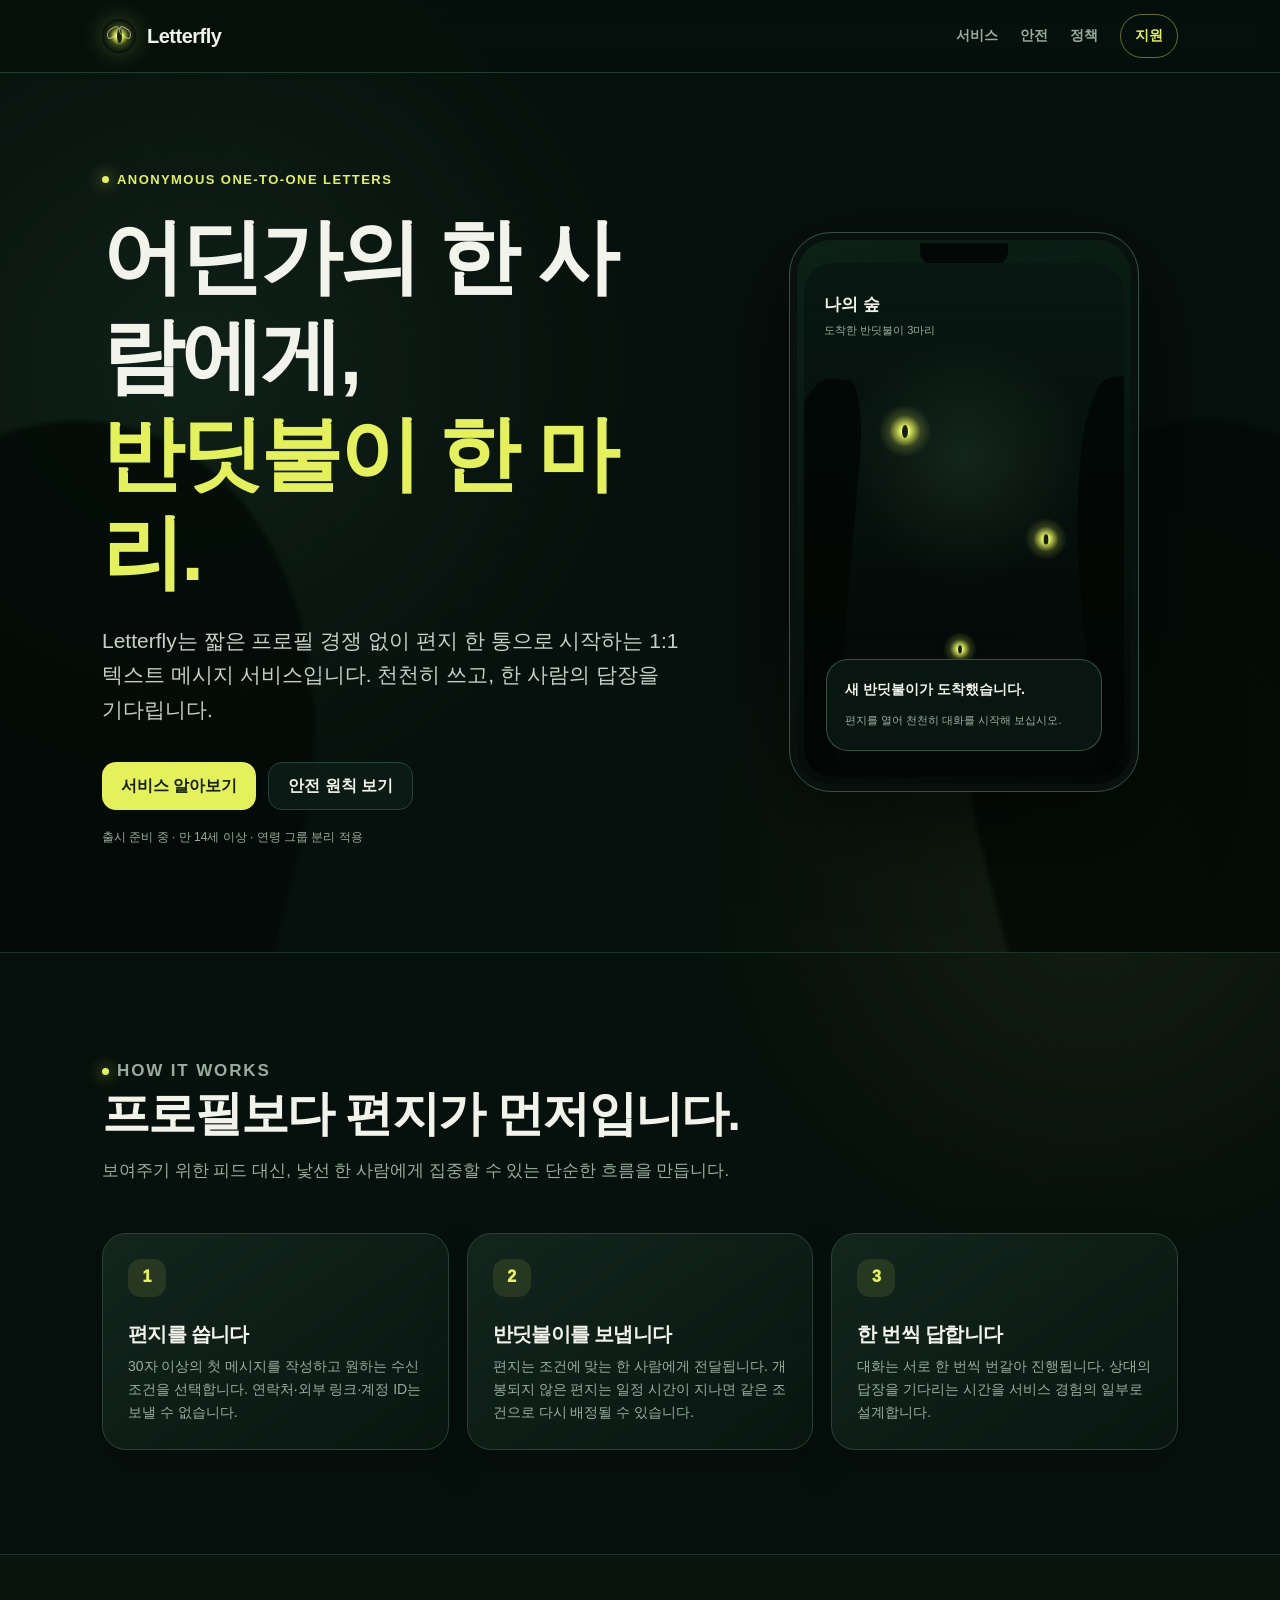
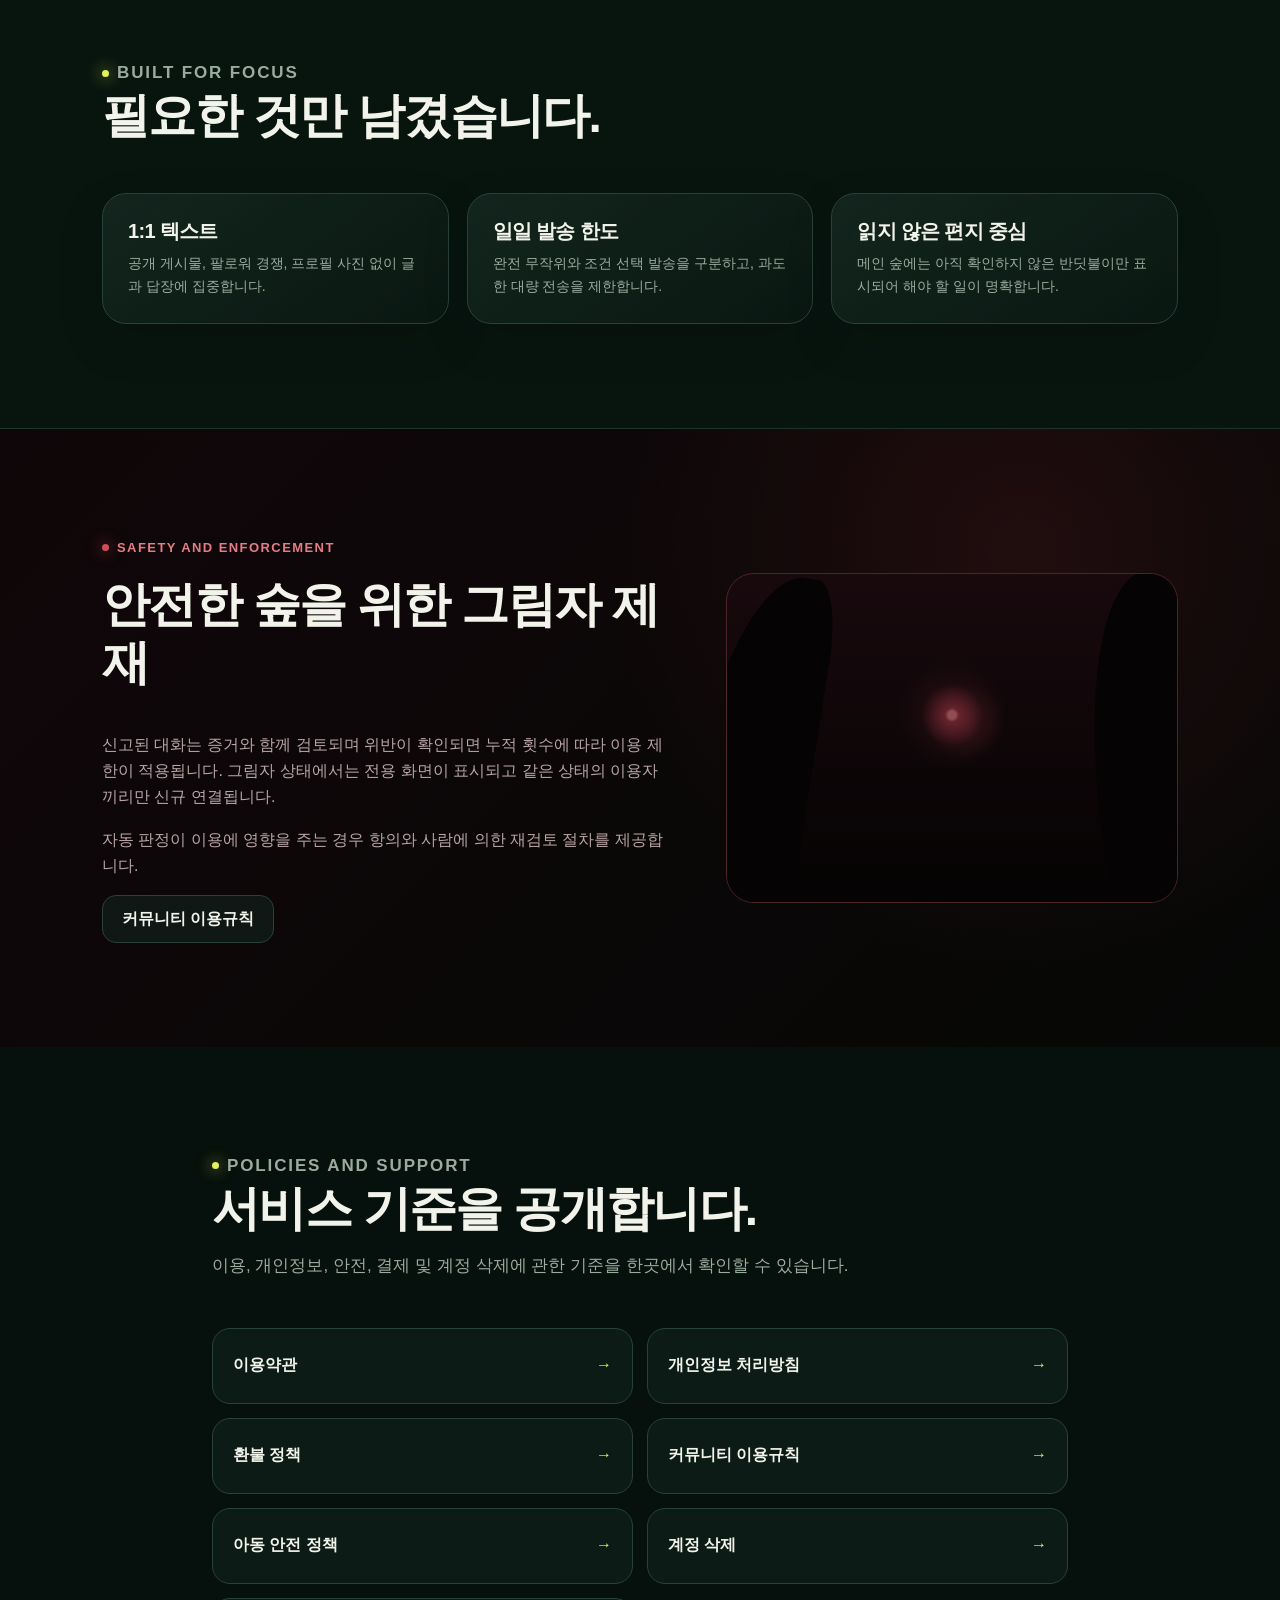
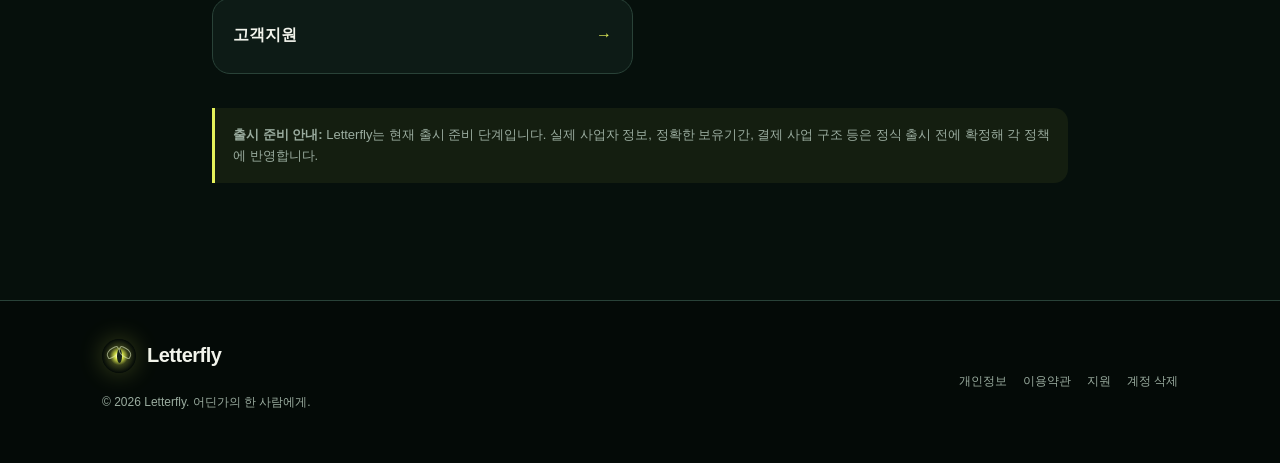
==== index.html @ 582e2a7d "Add files via upload" ====
<!doctype html>
<html lang="ko">
<head>
  <meta charset="utf-8">
  <meta name="viewport" content="width=device-width, initial-scale=1">
  <meta name="description" content="반딧불이에 편지를 맡겨 낯선 한 사람과 연결되는 1:1 텍스트 메시지 서비스 Letterfly.">
  <meta name="theme-color" content="#06100c">
  <title>Letterfly — 어딘가의 한 사람에게</title>
  <link rel="stylesheet" href="style.css">
</head>
<body>
  <a class="skip-link" href="#main">본문으로 이동</a>
  <header class="site-header">
    <div class="nav-wrap">
      <a class="brand" href="index.html" aria-label="Letterfly 홈">
        <span class="brand-mark" aria-hidden="true"><span class="brand-core"></span></span>
        Letterfly
      </a>
      <nav class="desktop-nav" aria-label="주요 메뉴">
        <a href="#service">서비스</a>
        <a href="#safety">안전</a>
        <a href="#policies">정책</a>
        <a class="nav-cta" href="support.html">지원</a>
      </nav>
      <details class="mobile-nav">
        <summary>메뉴</summary>
        <nav class="mobile-panel" aria-label="모바일 메뉴">
          <a href="#service">서비스</a><a href="#safety">안전</a><a href="#policies">정책</a><a href="support.html">지원</a>
        </nav>
      </details>
    </div>
  </header>

  <main id="main">
    <section class="hero">
      <div class="hero-inner">
        <div class="hero-copy">
          <p class="eyebrow">Anonymous one-to-one letters</p>
          <h1>어딘가의 한 사람에게,<br><span>반딧불이 한 마리.</span></h1>
          <p class="lead">Letterfly는 짧은 프로필 경쟁 없이 편지 한 통으로 시작하는 1:1 텍스트 메시지 서비스입니다. 천천히 쓰고, 한 사람의 답장을 기다립니다.</p>
          <div class="hero-actions">
            <a class="button" href="#service">서비스 알아보기</a>
            <a class="button secondary" href="community.html">안전 원칙 보기</a>
          </div>
          <p class="mini-note">출시 준비 중 · 만 14세 이상 · 연령 그룹 분리 적용</p>
        </div>
        <div class="phone" aria-label="Letterfly 앱 화면 미리보기">
          <div class="phone-screen">
            <div class="phone-title">나의 숲</div>
            <div class="phone-sub">도착한 반딧불이 3마리</div>
            <span class="tree left"></span><span class="tree right"></span>
            <span class="glow g1"></span><span class="glow g2"></span><span class="glow g3"></span>
            <div class="phone-card"><strong>새 반딧불이가 도착했습니다.</strong><span>편지를 열어 천천히 대화를 시작해 보십시오.</span></div>
          </div>
        </div>
      </div>
    </section>

    <section id="service" class="section">
      <div class="section-heading">
        <p class="eyebrow">How it works</p>
        <h2>프로필보다 편지가 먼저입니다.</h2>
        <p>보여주기 위한 피드 대신, 낯선 한 사람에게 집중할 수 있는 단순한 흐름을 만듭니다.</p>
      </div>
      <div class="grid-3">
        <article class="card"><div class="card-number">1</div><h3>편지를 씁니다</h3><p>30자 이상의 첫 메시지를 작성하고 원하는 수신 조건을 선택합니다. 연락처·외부 링크·계정 ID는 보낼 수 없습니다.</p></article>
        <article class="card"><div class="card-number">2</div><h3>반딧불이를 보냅니다</h3><p>편지는 조건에 맞는 한 사람에게 전달됩니다. 개봉되지 않은 편지는 일정 시간이 지나면 같은 조건으로 다시 배정될 수 있습니다.</p></article>
        <article class="card"><div class="card-number">3</div><h3>한 번씩 답합니다</h3><p>대화는 서로 한 번씩 번갈아 진행됩니다. 상대의 답장을 기다리는 시간을 서비스 경험의 일부로 설계합니다.</p></article>
      </div>
    </section>

    <div class="band">
      <section class="section">
        <div class="section-heading"><p class="eyebrow">Built for focus</p><h2>필요한 것만 남겼습니다.</h2></div>
        <div class="grid-3">
          <article class="card"><h3>1:1 텍스트</h3><p>공개 게시물, 팔로워 경쟁, 프로필 사진 없이 글과 답장에 집중합니다.</p></article>
          <article class="card"><h3>일일 발송 한도</h3><p>완전 무작위와 조건 선택 발송을 구분하고, 과도한 대량 전송을 제한합니다.</p></article>
          <article class="card"><h3>읽지 않은 편지 중심</h3><p>메인 숲에는 아직 확인하지 않은 반딧불이만 표시되어 해야 할 일이 명확합니다.</p></article>
        </div>
      </section>
    </div>

    <div id="safety" class="shadow-band">
      <section class="section shadow-layout">
        <div class="shadow-copy">
          <p class="eyebrow">Safety and enforcement</p>
          <h2>안전한 숲을 위한 그림자 제재</h2>
          <p>신고된 대화는 증거와 함께 검토되며 위반이 확인되면 누적 횟수에 따라 이용 제한이 적용됩니다. 그림자 상태에서는 전용 화면이 표시되고 같은 상태의 이용자끼리만 신규 연결됩니다.</p>
          <p>자동 판정이 이용에 영향을 주는 경우 항의와 사람에 의한 재검토 절차를 제공합니다.</p>
          <a class="button secondary" href="community.html">커뮤니티 이용규칙</a>
        </div>
        <div class="shadow-art" role="img" aria-label="빛이 약해진 그림자 반딧불이가 있는 어두운 숲"><span class="shadow-firefly"></span></div>
      </section>
    </div>

    <section id="policies" class="section narrow">
      <div class="section-heading">
        <p class="eyebrow">Policies and support</p>
        <h2>서비스 기준을 공개합니다.</h2>
        <p>이용, 개인정보, 안전, 결제 및 계정 삭제에 관한 기준을 한곳에서 확인할 수 있습니다.</p>
      </div>
      <div class="policy-grid">
        <a class="policy-link" href="terms.html">이용약관 <span>→</span></a>
        <a class="policy-link" href="privacy.html">개인정보 처리방침 <span>→</span></a>
        <a class="policy-link" href="refund.html">환불 정책 <span>→</span></a>
        <a class="policy-link" href="community.html">커뮤니티 이용규칙 <span>→</span></a>
        <a class="policy-link" href="child-safety.html">아동 안전 정책 <span>→</span></a>
        <a class="policy-link" href="delete-account.html">계정 삭제 <span>→</span></a>
        <a class="policy-link" href="support.html">고객지원 <span>→</span></a>
      </div>
      <p class="launch-note"><strong>출시 준비 안내:</strong> Letterfly는 현재 출시 준비 단계입니다. 실제 사업자 정보, 정확한 보유기간, 결제 사업 구조 등은 정식 출시 전에 확정해 각 정책에 반영합니다.</p>
    </section>
  </main>

  <footer class="site-footer">
    <div class="footer-wrap">
      <div><a class="brand" href="index.html"><span class="brand-mark" aria-hidden="true"><span class="brand-core"></span></span>Letterfly</a><p class="footer-copy">© 2026 Letterfly. 어딘가의 한 사람에게.</p></div>
      <nav class="footer-links" aria-label="하단 메뉴"><a href="privacy.html">개인정보</a><a href="terms.html">이용약관</a><a href="support.html">지원</a><a href="delete-account.html">계정 삭제</a></nav>
    </div>
  </footer>
</body>
</html>
---- style.css ----
:root {
  color-scheme: dark;
  --bg: #06100c;
  --surface: rgba(15, 30, 24, .86);
  --surface-raised: #14271f;
  --ink: #f2f4ec;
  --muted: #9aac9f;
  --line: #294238;
  --accent: #e4f15a;
  --accent-ink: #17200f;
  --danger: #f17a78;
  --max: 1120px;
}
* { box-sizing: border-box; }
html { scroll-behavior: smooth; }
body { margin: 0; min-width: 320px; background: radial-gradient(circle at 15% 10%, rgba(45,86,61,.24), transparent 28rem), radial-gradient(circle at 85% 24%, rgba(131,146,43,.1), transparent 25rem), var(--bg); color: var(--ink); font-family: -apple-system, BlinkMacSystemFont, "Segoe UI", "Noto Sans KR", sans-serif; line-height: 1.65; }
a { color: inherit; }
.skip-link { position: fixed; top: -60px; left: 16px; z-index: 100; padding: 10px 14px; border-radius: 10px; background: var(--accent); color: var(--accent-ink); font-weight: 800; }
.skip-link:focus { top: 16px; }
.site-header { position: sticky; top: 0; z-index: 30; border-bottom: 1px solid rgba(69,100,84,.52); background: rgba(6,16,12,.82); backdrop-filter: blur(18px); }
.nav-wrap { max-width: var(--max); margin: 0 auto; min-height: 72px; padding: 0 22px; display: flex; align-items: center; justify-content: space-between; gap: 24px; }
.brand { display: inline-flex; align-items: center; gap: 11px; color: var(--ink); text-decoration: none; font-size: 20px; font-weight: 900; letter-spacing: -.5px; }
.brand-mark { position: relative; width: 34px; height: 34px; border-radius: 50%; background: radial-gradient(circle, #fff9b0 0 10%, #dbe84b 16%, rgba(228,241,90,.22) 38%, transparent 70%); box-shadow: 0 0 25px rgba(228,241,90,.24); }
.brand-mark::before, .brand-mark::after { content: ""; position: absolute; top: 9px; width: 12px; height: 7px; border: 1px solid rgba(224,236,194,.6); border-radius: 60% 20% 60% 20%; }
.brand-mark::before { left: 4px; transform: rotate(-28deg); }
.brand-mark::after { right: 4px; transform: rotate(28deg) scaleX(-1); }
.brand-core { position: absolute; left: 15px; top: 10px; width: 5px; height: 14px; border-radius: 50%; background: #152018; }
.desktop-nav { display: flex; align-items: center; gap: 22px; }
.desktop-nav a { color: var(--muted); text-decoration: none; font-size: 14px; font-weight: 750; }
.desktop-nav a:hover, .desktop-nav a:focus-visible { color: var(--accent); }
.nav-cta { padding: 9px 14px; border: 1px solid rgba(228,241,90,.42); border-radius: 999px; color: var(--accent) !important; }
.mobile-nav { display: none; position: relative; }
.mobile-nav summary { cursor: pointer; list-style: none; font-weight: 850; color: var(--accent); }
.mobile-nav summary::-webkit-details-marker { display: none; }
.mobile-panel { position: absolute; right: 0; top: 36px; width: 220px; padding: 10px; border: 1px solid var(--line); border-radius: 16px; background: #0b1813; box-shadow: 0 20px 50px rgba(0,0,0,.38); }
.mobile-panel a { display: block; padding: 10px 12px; color: var(--ink); text-decoration: none; border-radius: 10px; }
.mobile-panel a:hover { background: var(--surface-raised); }
.hero { position: relative; overflow: hidden; min-height: 720px; display: grid; align-items: center; border-bottom: 1px solid rgba(41,66,56,.65); }
.hero::before, .hero::after { content: ""; position: absolute; bottom: -22%; width: 42%; height: 83%; border-radius: 50% 50% 0 0; background: rgba(2,9,6,.78); filter: blur(2px); }
.hero::before { left: -18%; transform: rotate(14deg); }
.hero::after { right: -18%; transform: rotate(-14deg); }
.hero-inner { position: relative; z-index: 2; max-width: var(--max); margin: 0 auto; padding: 92px 22px; display: grid; grid-template-columns: minmax(0,1.15fr) minmax(300px,.85fr); gap: 70px; align-items: center; }
.eyebrow { display: inline-flex; align-items: center; gap: 8px; margin: 0 0 18px; color: var(--accent); font-size: 13px; font-weight: 900; letter-spacing: .11em; text-transform: uppercase; }
.eyebrow::before { content: ""; width: 7px; height: 7px; border-radius: 50%; background: var(--accent); box-shadow: 0 0 15px var(--accent); }
h1, h2, h3 { margin-top: 0; line-height: 1.2; letter-spacing: -.035em; }
.hero h1 { max-width: 720px; margin-bottom: 22px; font-size: clamp(46px,7vw,82px); }
.hero h1 span { color: var(--accent); }
.lead { max-width: 650px; margin: 0; color: #c6d0c8; font-size: clamp(17px,2.2vw,21px); }
.hero-actions { display: flex; flex-wrap: wrap; gap: 12px; margin-top: 34px; }
.button { display: inline-flex; align-items: center; justify-content: center; min-height: 48px; padding: 0 19px; border-radius: 14px; background: var(--accent); color: var(--accent-ink); text-decoration: none; font-weight: 900; }
.button.secondary { border: 1px solid var(--line); background: rgba(15,30,24,.76); color: var(--ink); }
.button:hover { transform: translateY(-1px); filter: brightness(1.04); }
.mini-note { margin-top: 18px; color: var(--muted); font-size: 12px; }
.phone { position: relative; width: min(100%,350px); min-height: 560px; margin: 0 auto; padding: 18px; border: 1px solid #365147; border-radius: 42px; background: linear-gradient(160deg,#0c2118,#030806); box-shadow: 0 30px 90px rgba(0,0,0,.5), inset 0 0 0 7px #08110d; }
.phone::before { content: ""; position: absolute; top: 10px; left: 50%; width: 88px; height: 22px; border-radius: 0 0 14px 14px; background: #030705; transform: translateX(-50%); }
.phone-screen { position: absolute; inset: 30px 14px 14px; overflow: hidden; border-radius: 30px; background: radial-gradient(circle at 50% 38%, rgba(83,128,89,.18), transparent 34%), linear-gradient(#081712,#020705); }
.phone-title { padding: 28px 20px 0; font-size: 17px; font-weight: 900; }
.phone-sub { padding: 2px 20px; color: var(--muted); font-size: 11px; }
.tree { position: absolute; bottom: -10px; width: 90px; height: 410px; border-radius: 60% 20% 0 0; background: #020604; opacity: .85; }
.tree.left { left: -45px; transform: rotate(5deg); }
.tree.right { right: -45px; transform: rotate(-6deg); }
.glow { position: absolute; width: 52px; height: 52px; border-radius: 50%; background: radial-gradient(circle,#fffcc5 0 7%,#e4f15a 12%,rgba(228,241,90,.18) 43%,transparent 72%); animation: drift 4.5s ease-in-out infinite; }
.glow::before { content: ""; position: absolute; left: 23px; top: 20px; width: 6px; height: 13px; border-radius: 50%; background: #152018; }
.g1 { top: 142px; left: 75px; }
.g2 { top: 250px; right: 52px; animation-delay: -1.7s; transform: scale(.8); }
.g3 { top: 360px; left: 130px; animation-delay: -3s; transform: scale(.64); }
@keyframes drift { 0%,100% { translate: -2px 5px; opacity: .72; } 50% { translate: 4px -9px; opacity: 1; } }
.phone-card { position: absolute; left: 22px; right: 22px; bottom: 26px; padding: 18px; border: 1px solid rgba(65,98,81,.8); border-radius: 22px; background: rgba(9,23,17,.94); }
.phone-card strong { display: block; margin-bottom: 5px; font-size: 14px; }
.phone-card span { color: var(--muted); font-size: 11px; }
.section { max-width: var(--max); margin: 0 auto; padding: 104px 22px; }
.section.narrow { max-width: 900px; }
.section-heading { max-width: 720px; margin-bottom: 48px; }
.section-heading h2 { margin-bottom: 14px; font-size: clamp(32px,5vw,48px); }
.section-heading p { margin: 0; color: var(--muted); font-size: 17px; }
.grid-3 { display: grid; grid-template-columns: repeat(3,minmax(0,1fr)); gap: 18px; }
.card { padding: 25px; border: 1px solid var(--line); border-radius: 24px; background: linear-gradient(145deg,rgba(20,39,31,.9),rgba(10,24,18,.74)); box-shadow: 0 18px 46px rgba(0,0,0,.16); }
.card-number { display: grid; place-items: center; width: 38px; height: 38px; margin-bottom: 25px; border-radius: 13px; background: rgba(228,241,90,.1); color: var(--accent); font-weight: 950; }
.card h3 { margin-bottom: 9px; font-size: 20px; }
.card p { margin: 0; color: var(--muted); font-size: 14px; }
.band { border-block: 1px solid rgba(41,66,56,.68); background: rgba(9,24,17,.68); }
.shadow-band { position: relative; overflow: hidden; background: radial-gradient(circle at 80% 20%,rgba(151,43,52,.16),transparent 26rem), linear-gradient(135deg,#100609,#060806); }
.shadow-band .eyebrow { color: #e47d84; }
.shadow-band .eyebrow::before { background: #d04d59; box-shadow: 0 0 15px #d04d59; }
.shadow-layout { display: grid; grid-template-columns: 1fr .8fr; gap: 58px; align-items: center; }
.shadow-art { position: relative; min-height: 330px; border: 1px solid #4d242a; border-radius: 28px; background: radial-gradient(circle at 53% 45%,rgba(164,61,71,.2),transparent 13%), linear-gradient(#18090d,#050303); overflow: hidden; }
.shadow-art::before, .shadow-art::after { content: ""; position: absolute; bottom: -60px; width: 120px; height: 390px; background: #060304; border-radius: 70% 20% 0 0; }
.shadow-art::before { left: -35px; transform: rotate(9deg); }
.shadow-art::after { right: -35px; transform: rotate(-9deg); }
.shadow-firefly { position: absolute; left: 50%; top: 43%; width: 110px; height: 110px; border-radius: 50%; background: radial-gradient(circle,#bb666c 0 5%,#7f2b36 9%,rgba(127,43,54,.13) 40%,transparent 70%); transform: translate(-50%,-50%); opacity: .72; }
.shadow-copy h2 { font-size: clamp(32px,5vw,48px); }
.shadow-copy p { color: #b9a5a7; }
.policy-grid { display: grid; grid-template-columns: repeat(2,minmax(0,1fr)); gap: 14px; }
.policy-link { display: flex; align-items: center; justify-content: space-between; min-height: 76px; padding: 18px 20px; border: 1px solid var(--line); border-radius: 18px; background: var(--surface); color: var(--ink); text-decoration: none; font-weight: 850; }
.policy-link span { color: var(--accent); }
.policy-link:hover { border-color: #5a765f; background: var(--surface-raised); }
.launch-note { margin-top: 34px; padding: 16px 18px; border-left: 3px solid var(--accent); border-radius: 0 14px 14px 0; background: rgba(228,241,90,.06); color: var(--muted); font-size: 13px; }
.site-footer { border-top: 1px solid var(--line); background: #040a07; }
.footer-wrap { max-width: var(--max); margin: 0 auto; padding: 38px 22px; display: flex; justify-content: space-between; gap: 24px; align-items: center; }
.footer-copy { color: var(--muted); font-size: 12px; }
.footer-links { display: flex; flex-wrap: wrap; gap: 16px; }
.footer-links a { color: var(--muted); font-size: 12px; text-decoration: none; }
.footer-links a:hover { color: var(--accent); }
.legal-hero { padding: 80px 22px 48px; border-bottom: 1px solid var(--line); background: radial-gradient(circle at 20% 10%,rgba(56,97,72,.22),transparent 24rem); }
.legal-hero-inner { max-width: 860px; margin: 0 auto; }
.legal-hero h1 { margin-bottom: 14px; font-size: clamp(36px,6vw,60px); }
.legal-hero p { max-width: 700px; margin: 0; color: var(--muted); }
.legal-meta { display: inline-block; margin-top: 18px; padding: 7px 10px; border: 1px solid var(--line); border-radius: 999px; color: var(--muted); font-size: 12px; }
.legal { max-width: 860px; margin: 0 auto; padding: 54px 22px 100px; }
.legal section { padding: 30px 0; border-bottom: 1px solid rgba(41,66,56,.65); }
.legal section:first-child { padding-top: 0; }
.legal h2 { margin-bottom: 12px; font-size: 24px; }
.legal h3 { margin: 22px 0 8px; font-size: 17px; }
.legal p, .legal li { color: #bdc9c0; }
.legal ul, .legal ol { padding-left: 22px; }
.legal li + li { margin-top: 7px; }
.legal a { color: var(--accent); }
.notice { padding: 18px; border: 1px solid #4a5b2b; border-radius: 16px; background: rgba(228,241,90,.065); }
.danger-notice { border-color: #633039; background: rgba(151,43,52,.09); }
.contact-card { padding: 24px; border: 1px solid var(--line); border-radius: 20px; background: var(--surface); }
.contact-card strong { display: block; margin-bottom: 7px; }
.contact-card a { word-break: break-all; }
.steps { counter-reset: step; padding: 0 !important; list-style: none; }
.steps li { position: relative; min-height: 46px; padding-left: 54px; }
.steps li::before { counter-increment: step; content: counter(step); position: absolute; left: 0; top: -4px; display: grid; place-items: center; width: 36px; height: 36px; border-radius: 12px; background: var(--accent); color: var(--accent-ink); font-weight: 950; }
@media (max-width: 820px) {
  .desktop-nav { display: none; }
  .mobile-nav { display: block; }
  .hero { min-height: auto; }
  .hero-inner { grid-template-columns: 1fr; gap: 54px; padding-top: 72px; }
  .hero-copy { text-align: center; }
  .hero-copy .eyebrow, .hero-actions { justify-content: center; }
  .lead { margin-inline: auto; }
  .phone { min-height: 520px; }
  .grid-3, .shadow-layout, .policy-grid { grid-template-columns: 1fr; }
}
@media (max-width: 560px) {
  .nav-wrap { min-height: 64px; padding-inline: 16px; }
  .hero-inner, .section { padding-inline: 17px; }
  .hero h1 { font-size: 43px; }
  .section { padding-block: 76px; }
  .phone { width: 310px; min-height: 500px; }
  .footer-wrap { align-items: flex-start; flex-direction: column; }
  .legal-hero { padding-top: 58px; }
}
@media (prefers-reduced-motion: reduce) {
  html { scroll-behavior: auto; }
  .glow { animation: none; }
  *, *::before, *::after { transition: none !important; }
}
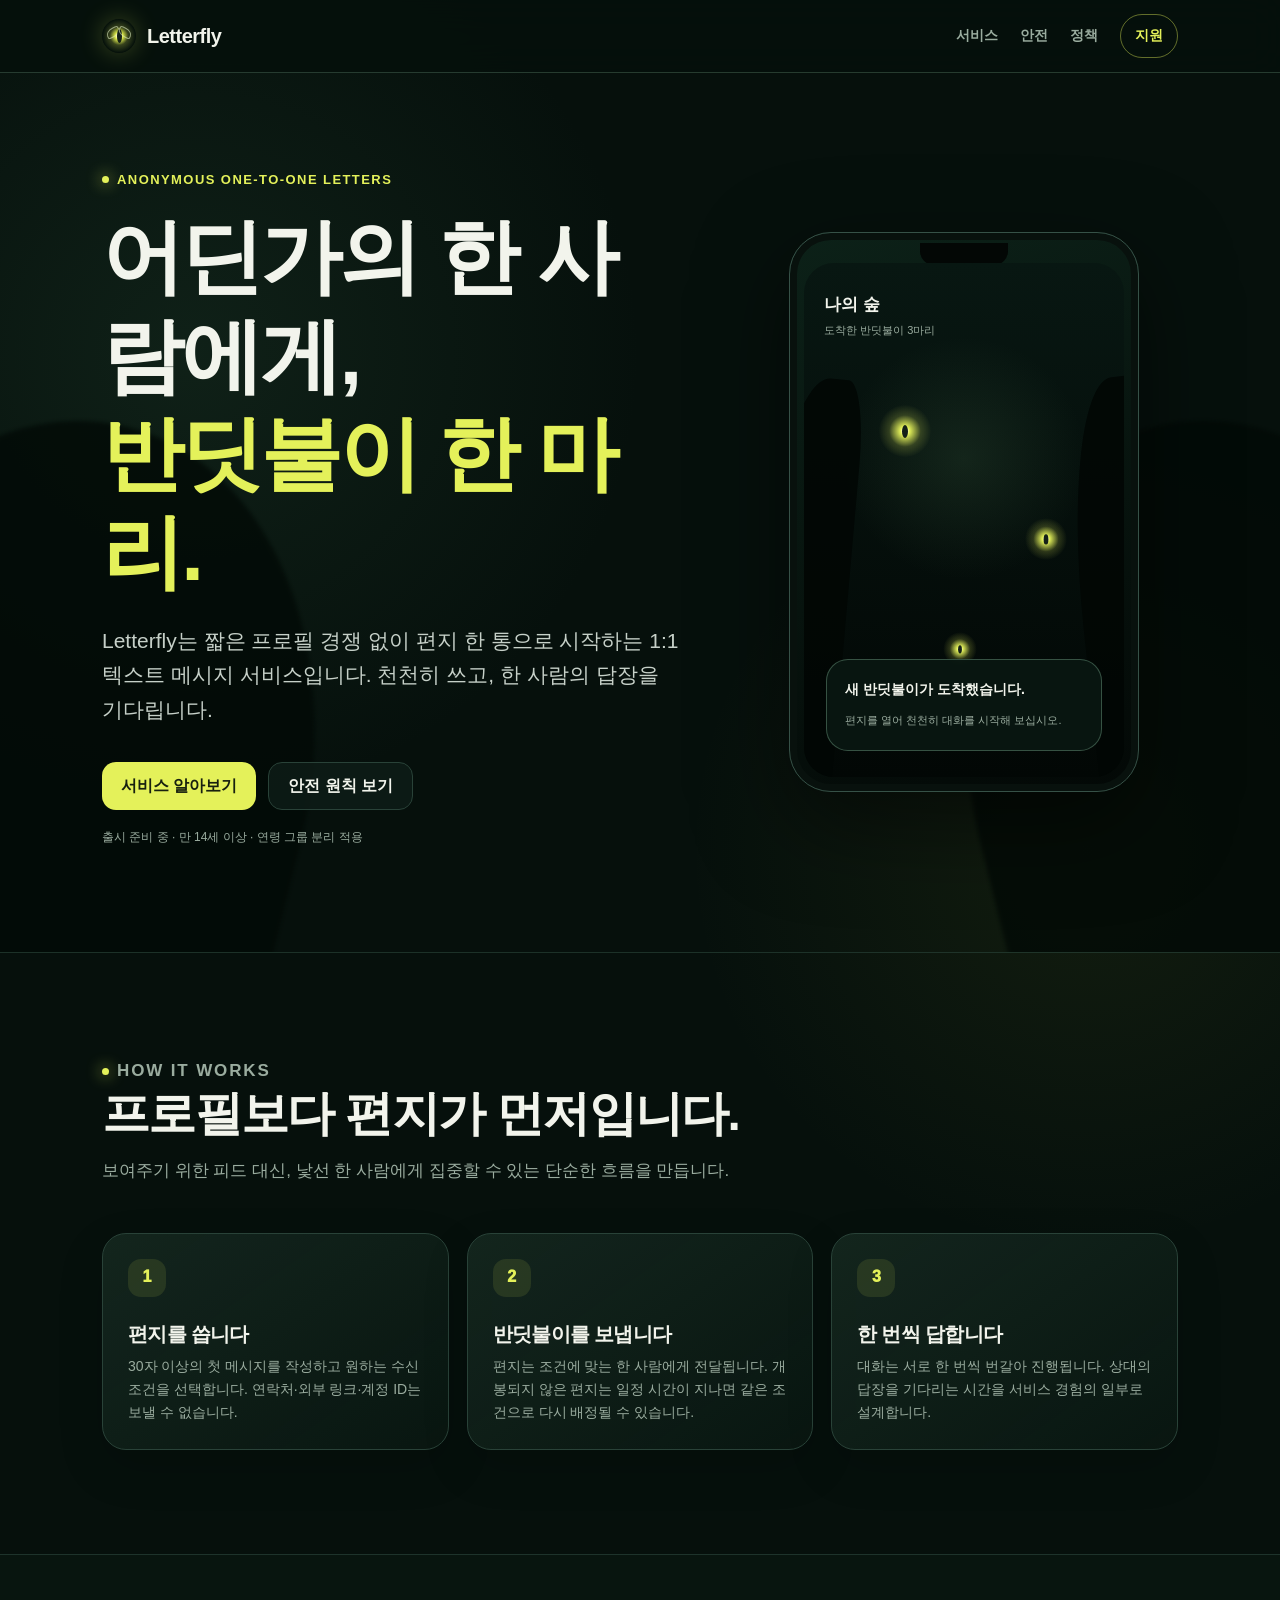
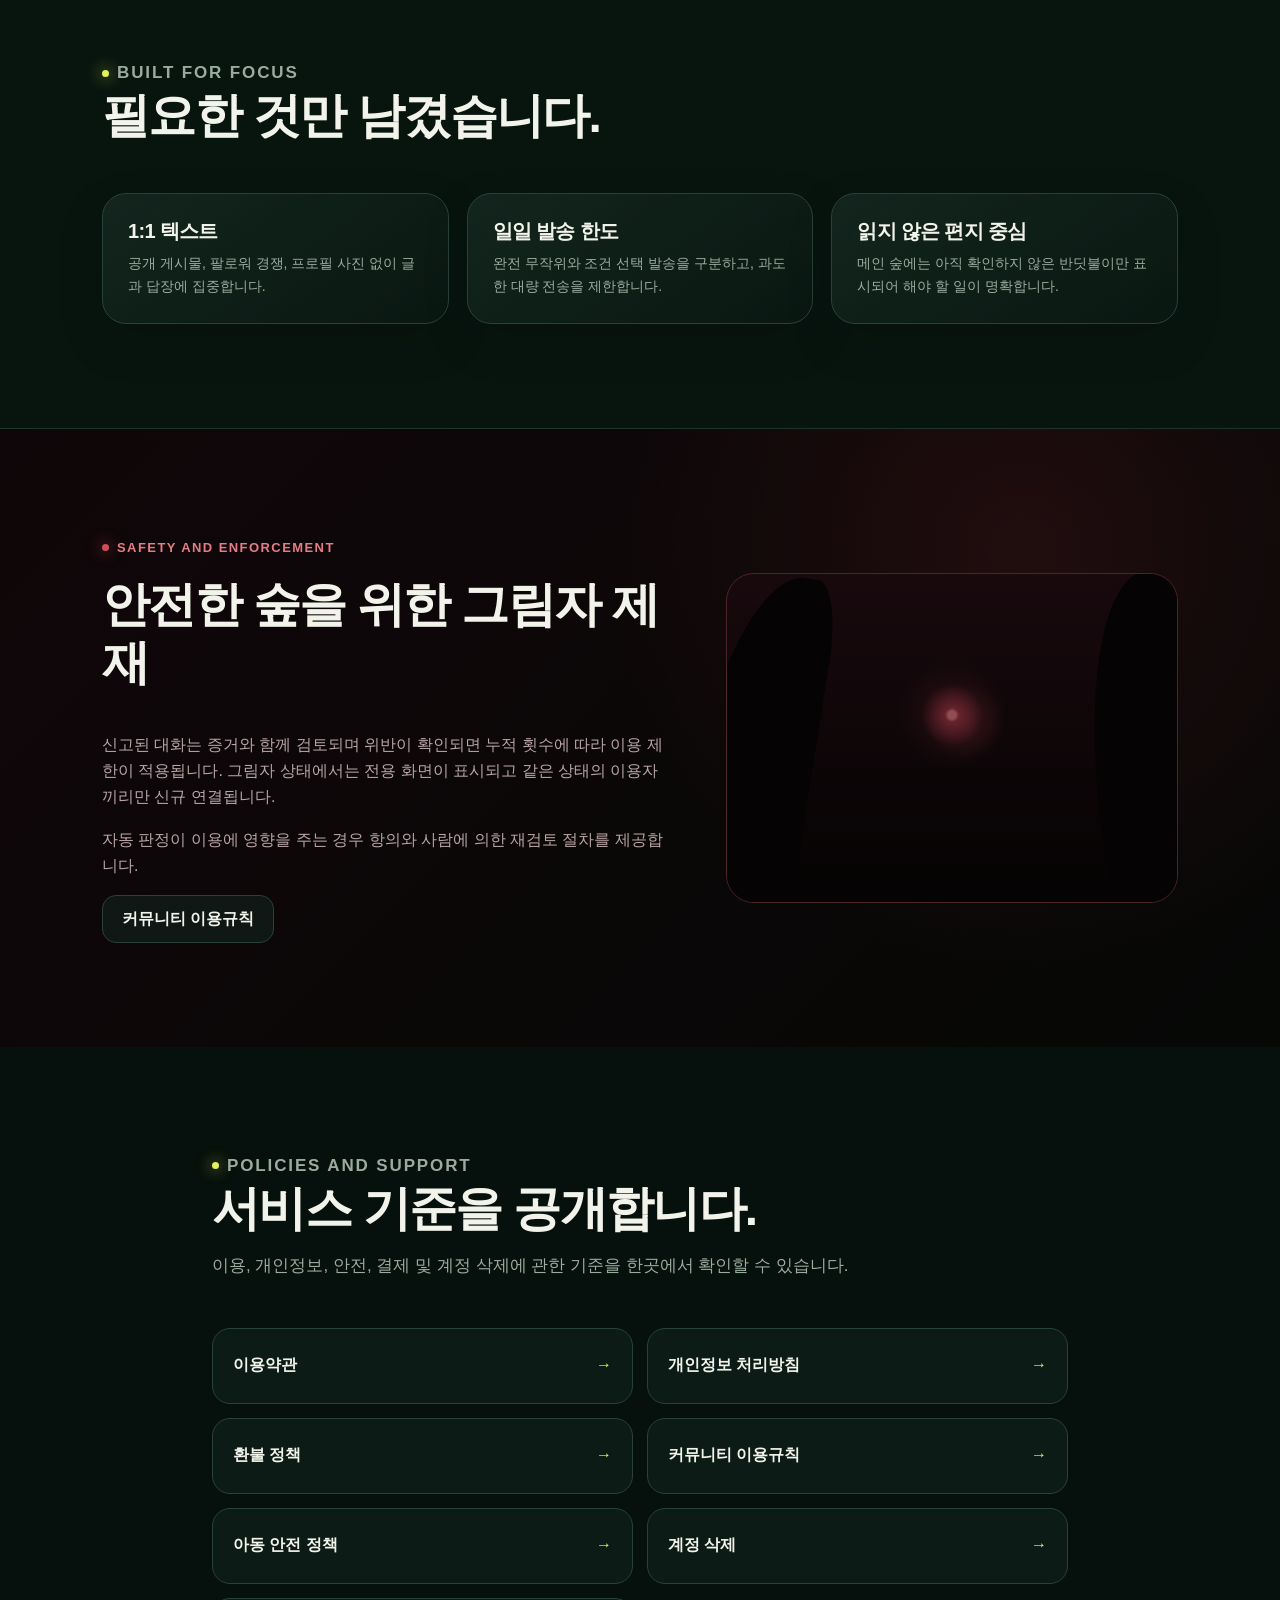
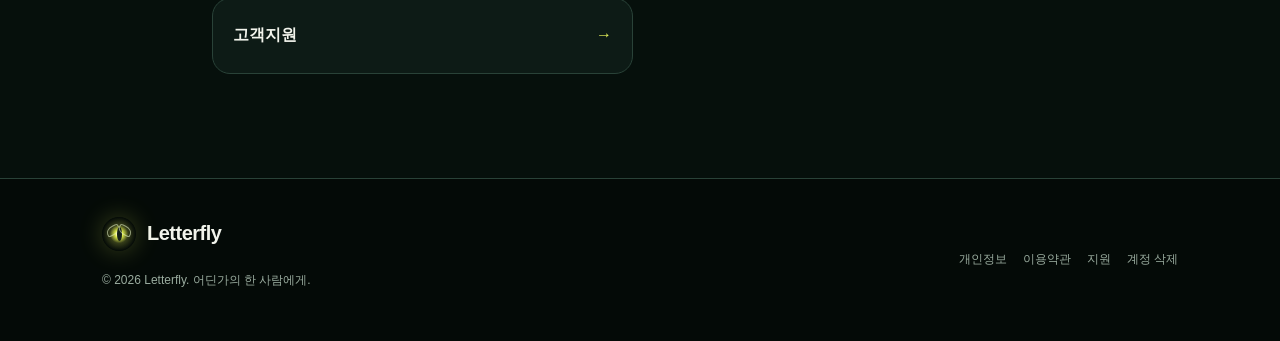
==== commit e78adbfb: "index.html" ====
--- a/index.html
+++ b/index.html
@@ -108,7 +108,7 @@
         <a class="policy-link" href="delete-account.html">계정 삭제 <span>→</span></a>
         <a class="policy-link" href="support.html">고객지원 <span>→</span></a>
       </div>
-      <p class="launch-note"><strong>출시 준비 안내:</strong> Letterfly는 현재 출시 준비 단계입니다. 실제 사업자 정보, 정확한 보유기간, 결제 사업 구조 등은 정식 출시 전에 확정해 각 정책에 반영합니다.</p>
+      
     </section>
   </main>
 
--- a/style.css
+++ b/style.css
@@ -148,3 +148,10 @@
   .glow { animation: none; }
   *, *::before, *::after { transition: none !important; }
 }
+.legal a.button {
+  color: #17200f;
+}
+
+.legal a.button.secondary {
+  color: #f2f4ec;
+}
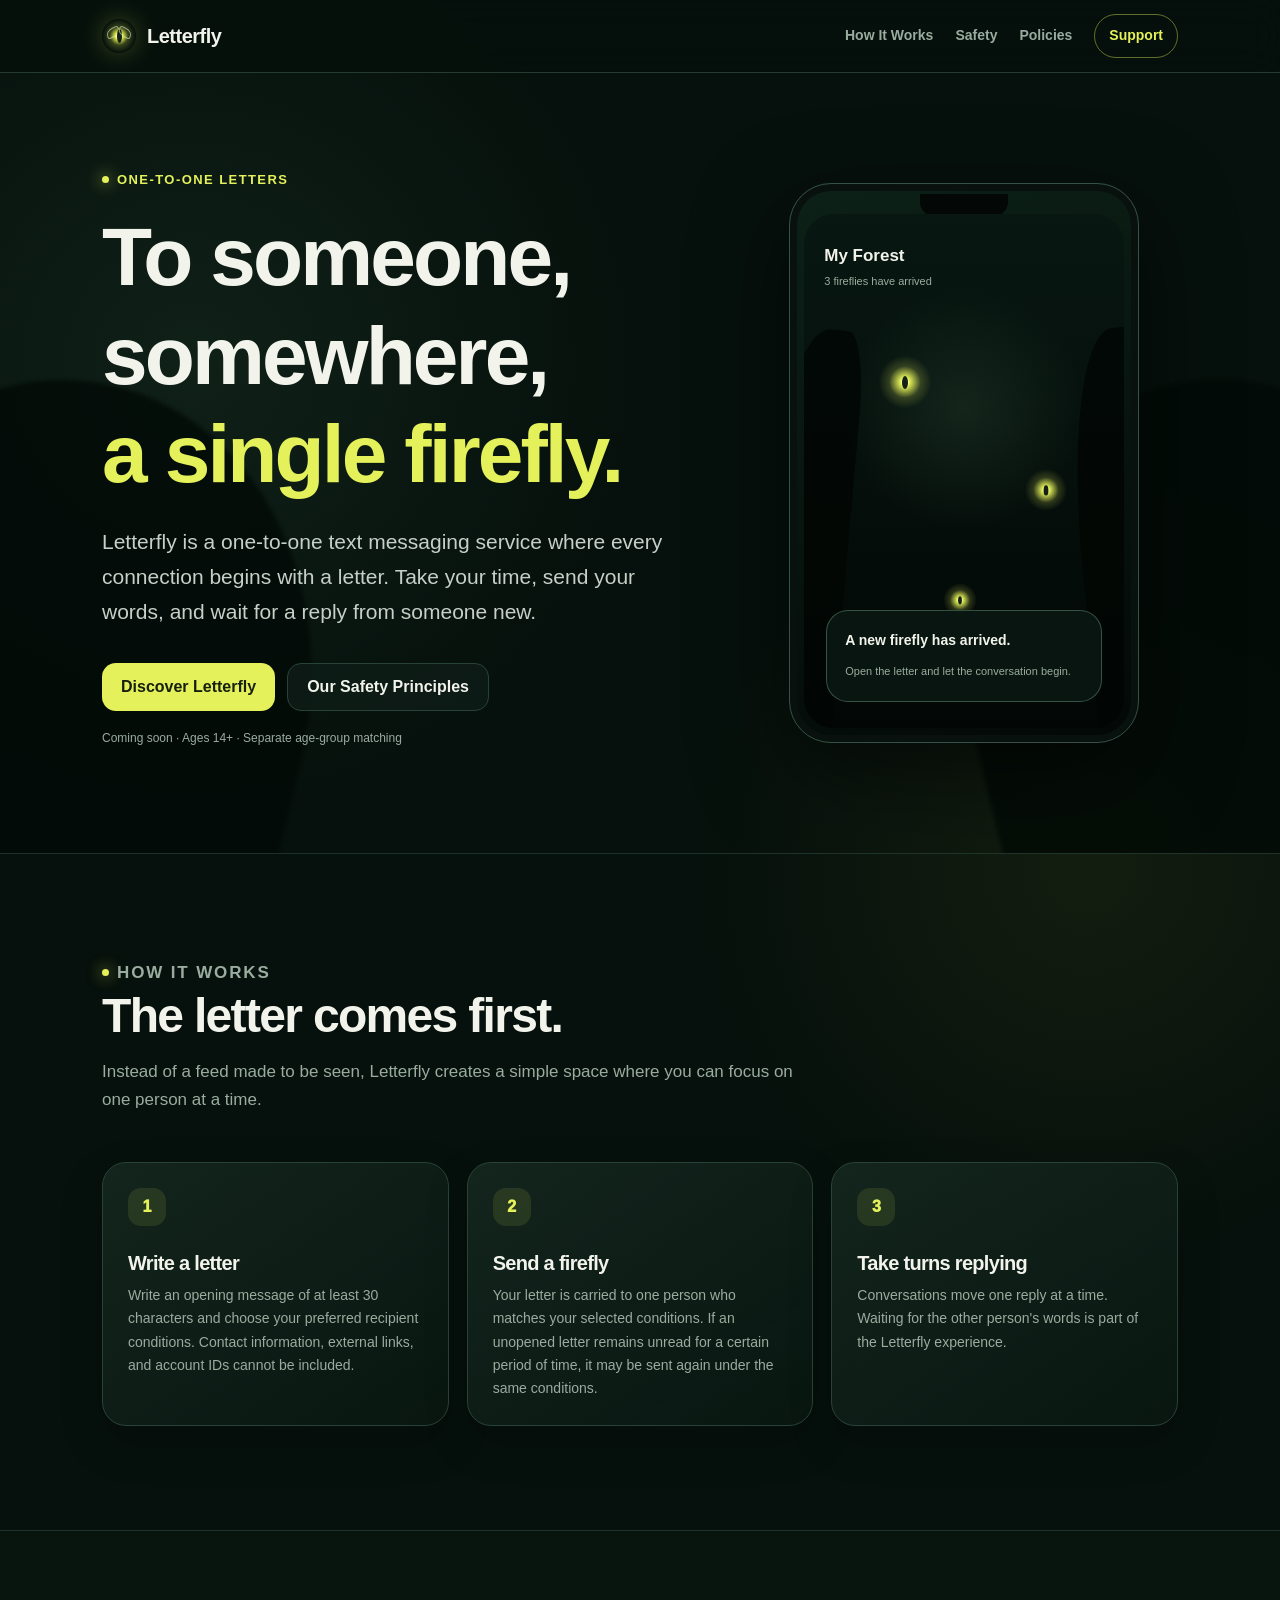
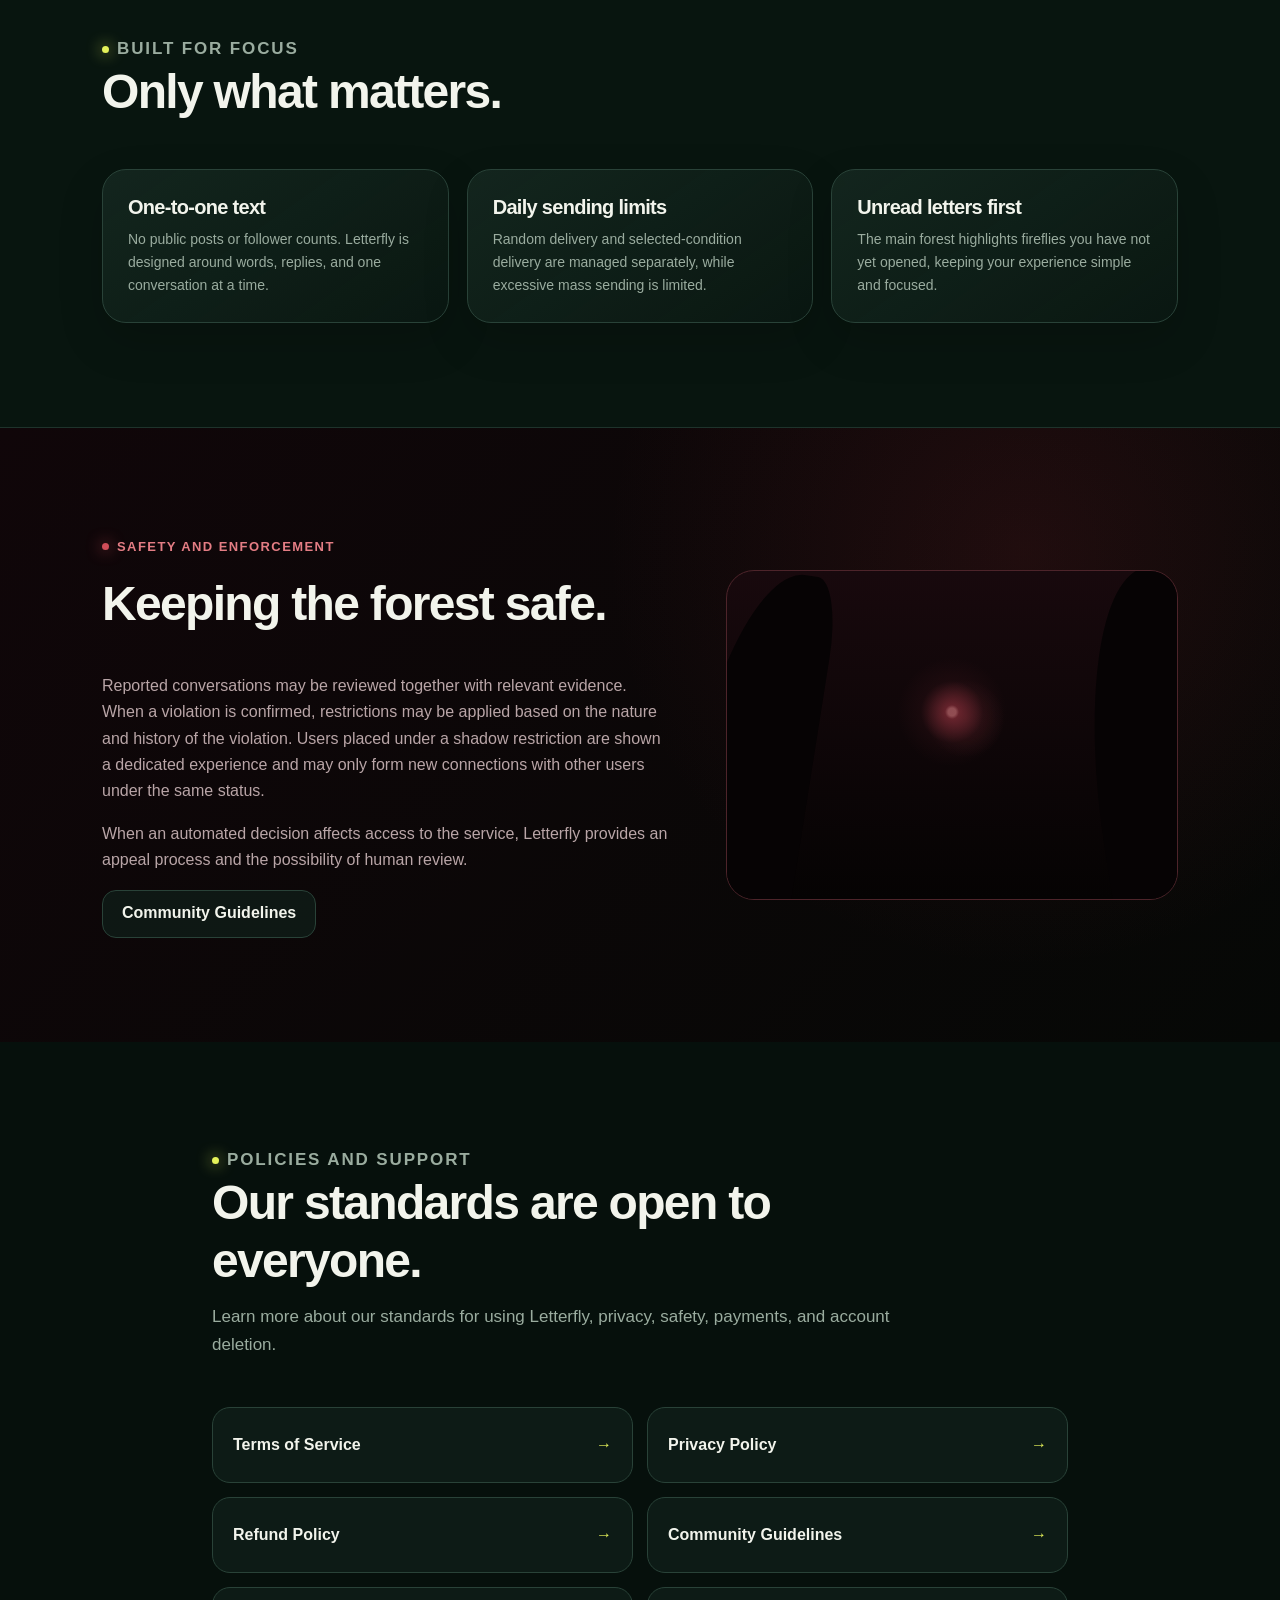
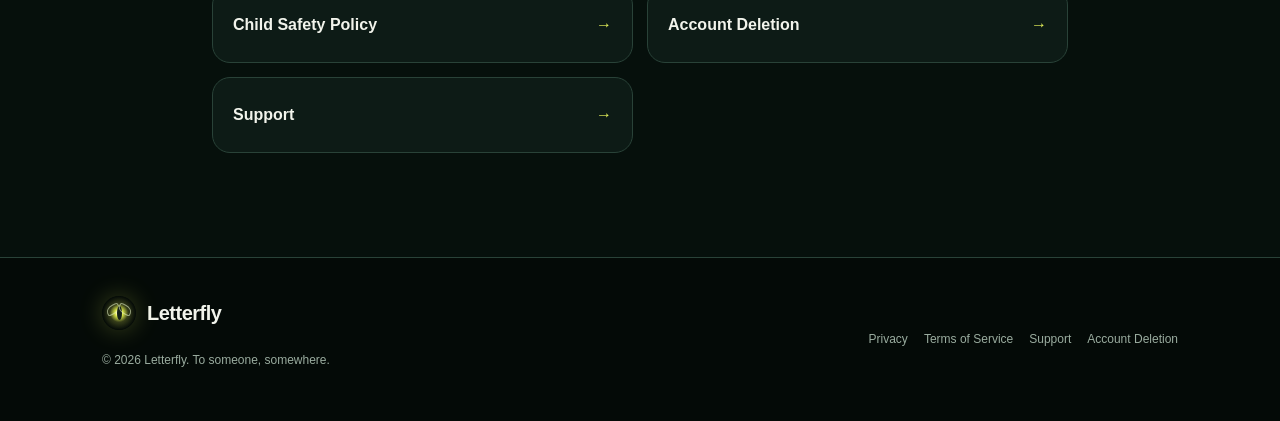
==== commit c7067570: "Update index.html" ====
--- a/index.html
+++ b/index.html
@@ -1,122 +1,348 @@
 <!doctype html>
-<html lang="ko">
+<html lang="en">
 <head>
   <meta charset="utf-8">
   <meta name="viewport" content="width=device-width, initial-scale=1">
-  <meta name="description" content="반딧불이에 편지를 맡겨 낯선 한 사람과 연결되는 1:1 텍스트 메시지 서비스 Letterfly.">
+  <meta name="description" content="Letterfly is a one-to-one text messaging service where a firefly carries your letter to someone new.">
   <meta name="theme-color" content="#06100c">
-  <title>Letterfly — 어딘가의 한 사람에게</title>
+  <title>Letterfly — To Someone, Somewhere</title>
   <link rel="stylesheet" href="style.css">
 </head>
+
 <body>
-  <a class="skip-link" href="#main">본문으로 이동</a>
+  <a class="skip-link" href="#main">Skip to main content</a>
+
   <header class="site-header">
     <div class="nav-wrap">
-      <a class="brand" href="index.html" aria-label="Letterfly 홈">
-        <span class="brand-mark" aria-hidden="true"><span class="brand-core"></span></span>
+
+      <a class="brand" href="index.html" aria-label="Letterfly Home">
+        <span class="brand-mark" aria-hidden="true">
+          <span class="brand-core"></span>
+        </span>
         Letterfly
       </a>
-      <nav class="desktop-nav" aria-label="주요 메뉴">
-        <a href="#service">서비스</a>
-        <a href="#safety">안전</a>
-        <a href="#policies">정책</a>
-        <a class="nav-cta" href="support.html">지원</a>
+
+      <nav class="desktop-nav" aria-label="Main navigation">
+        <a href="#service">How It Works</a>
+        <a href="#safety">Safety</a>
+        <a href="#policies">Policies</a>
+        <a class="nav-cta" href="support.html">Support</a>
       </nav>
+
       <details class="mobile-nav">
-        <summary>메뉴</summary>
-        <nav class="mobile-panel" aria-label="모바일 메뉴">
-          <a href="#service">서비스</a><a href="#safety">안전</a><a href="#policies">정책</a><a href="support.html">지원</a>
+        <summary>Menu</summary>
+        <nav class="mobile-panel" aria-label="Mobile navigation">
+          <a href="#service">How It Works</a>
+          <a href="#safety">Safety</a>
+          <a href="#policies">Policies</a>
+          <a href="support.html">Support</a>
         </nav>
       </details>
+
     </div>
   </header>
 
+
   <main id="main">
+
     <section class="hero">
       <div class="hero-inner">
+
         <div class="hero-copy">
-          <p class="eyebrow">Anonymous one-to-one letters</p>
-          <h1>어딘가의 한 사람에게,<br><span>반딧불이 한 마리.</span></h1>
-          <p class="lead">Letterfly는 짧은 프로필 경쟁 없이 편지 한 통으로 시작하는 1:1 텍스트 메시지 서비스입니다. 천천히 쓰고, 한 사람의 답장을 기다립니다.</p>
+
+          <p class="eyebrow">One-to-one letters</p>
+
+          <h1>
+            To someone, somewhere,<br>
+            <span>a single firefly.</span>
+          </h1>
+
+          <p class="lead">
+            Letterfly is a one-to-one text messaging service where every connection begins with a letter.
+            Take your time, send your words, and wait for a reply from someone new.
+          </p>
+
           <div class="hero-actions">
-            <a class="button" href="#service">서비스 알아보기</a>
-            <a class="button secondary" href="community.html">안전 원칙 보기</a>
+            <a class="button" href="#service">Discover Letterfly</a>
+            <a class="button secondary" href="community.html">Our Safety Principles</a>
           </div>
-          <p class="mini-note">출시 준비 중 · 만 14세 이상 · 연령 그룹 분리 적용</p>
-        </div>
-        <div class="phone" aria-label="Letterfly 앱 화면 미리보기">
+
+          <p class="mini-note">
+            Coming soon · Ages 14+ · Separate age-group matching
+          </p>
+
+        </div>
+
+
+        <div class="phone" aria-label="Preview of the Letterfly app">
+
           <div class="phone-screen">
-            <div class="phone-title">나의 숲</div>
-            <div class="phone-sub">도착한 반딧불이 3마리</div>
-            <span class="tree left"></span><span class="tree right"></span>
-            <span class="glow g1"></span><span class="glow g2"></span><span class="glow g3"></span>
-            <div class="phone-card"><strong>새 반딧불이가 도착했습니다.</strong><span>편지를 열어 천천히 대화를 시작해 보십시오.</span></div>
+
+            <div class="phone-title">My Forest</div>
+
+            <div class="phone-sub">
+              3 fireflies have arrived
+            </div>
+
+            <span class="tree left"></span>
+            <span class="tree right"></span>
+
+            <span class="glow g1"></span>
+            <span class="glow g2"></span>
+            <span class="glow g3"></span>
+
+            <div class="phone-card">
+              <strong>A new firefly has arrived.</strong>
+              <span>Open the letter and let the conversation begin.</span>
+            </div>
+
           </div>
-        </div>
+
+        </div>
+
       </div>
     </section>
 
+
     <section id="service" class="section">
+
       <div class="section-heading">
+
         <p class="eyebrow">How it works</p>
-        <h2>프로필보다 편지가 먼저입니다.</h2>
-        <p>보여주기 위한 피드 대신, 낯선 한 사람에게 집중할 수 있는 단순한 흐름을 만듭니다.</p>
-      </div>
+
+        <h2>The letter comes first.</h2>
+
+        <p>
+          Instead of a feed made to be seen, Letterfly creates a simple space where you can focus on one person at a time.
+        </p>
+
+      </div>
+
+
       <div class="grid-3">
-        <article class="card"><div class="card-number">1</div><h3>편지를 씁니다</h3><p>30자 이상의 첫 메시지를 작성하고 원하는 수신 조건을 선택합니다. 연락처·외부 링크·계정 ID는 보낼 수 없습니다.</p></article>
-        <article class="card"><div class="card-number">2</div><h3>반딧불이를 보냅니다</h3><p>편지는 조건에 맞는 한 사람에게 전달됩니다. 개봉되지 않은 편지는 일정 시간이 지나면 같은 조건으로 다시 배정될 수 있습니다.</p></article>
-        <article class="card"><div class="card-number">3</div><h3>한 번씩 답합니다</h3><p>대화는 서로 한 번씩 번갈아 진행됩니다. 상대의 답장을 기다리는 시간을 서비스 경험의 일부로 설계합니다.</p></article>
-      </div>
+
+        <article class="card">
+
+          <div class="card-number">1</div>
+
+          <h3>Write a letter</h3>
+
+          <p>
+            Write an opening message of at least 30 characters and choose your preferred recipient conditions.
+            Contact information, external links, and account IDs cannot be included.
+          </p>
+
+        </article>
+
+
+        <article class="card">
+
+          <div class="card-number">2</div>
+
+          <h3>Send a firefly</h3>
+
+          <p>
+            Your letter is carried to one person who matches your selected conditions.
+            If an unopened letter remains unread for a certain period of time, it may be sent again under the same conditions.
+          </p>
+
+        </article>
+
+
+        <article class="card">
+
+          <div class="card-number">3</div>
+
+          <h3>Take turns replying</h3>
+
+          <p>
+            Conversations move one reply at a time.
+            Waiting for the other person's words is part of the Letterfly experience.
+          </p>
+
+        </article>
+
+      </div>
+
     </section>
 
+
     <div class="band">
+
       <section class="section">
-        <div class="section-heading"><p class="eyebrow">Built for focus</p><h2>필요한 것만 남겼습니다.</h2></div>
+
+        <div class="section-heading">
+
+          <p class="eyebrow">Built for focus</p>
+
+          <h2>Only what matters.</h2>
+
+        </div>
+
+
         <div class="grid-3">
-          <article class="card"><h3>1:1 텍스트</h3><p>공개 게시물, 팔로워 경쟁, 프로필 사진 없이 글과 답장에 집중합니다.</p></article>
-          <article class="card"><h3>일일 발송 한도</h3><p>완전 무작위와 조건 선택 발송을 구분하고, 과도한 대량 전송을 제한합니다.</p></article>
-          <article class="card"><h3>읽지 않은 편지 중심</h3><p>메인 숲에는 아직 확인하지 않은 반딧불이만 표시되어 해야 할 일이 명확합니다.</p></article>
-        </div>
+
+          <article class="card">
+            <h3>One-to-one text</h3>
+            <p>
+              No public posts or follower counts.
+              Letterfly is designed around words, replies, and one conversation at a time.
+            </p>
+          </article>
+
+
+          <article class="card">
+            <h3>Daily sending limits</h3>
+            <p>
+              Random delivery and selected-condition delivery are managed separately, while excessive mass sending is limited.
+            </p>
+          </article>
+
+
+          <article class="card">
+            <h3>Unread letters first</h3>
+            <p>
+              The main forest highlights fireflies you have not yet opened, keeping your experience simple and focused.
+            </p>
+          </article>
+
+        </div>
+
       </section>
+
     </div>
 
+
     <div id="safety" class="shadow-band">
+
       <section class="section shadow-layout">
+
         <div class="shadow-copy">
+
           <p class="eyebrow">Safety and enforcement</p>
-          <h2>안전한 숲을 위한 그림자 제재</h2>
-          <p>신고된 대화는 증거와 함께 검토되며 위반이 확인되면 누적 횟수에 따라 이용 제한이 적용됩니다. 그림자 상태에서는 전용 화면이 표시되고 같은 상태의 이용자끼리만 신규 연결됩니다.</p>
-          <p>자동 판정이 이용에 영향을 주는 경우 항의와 사람에 의한 재검토 절차를 제공합니다.</p>
-          <a class="button secondary" href="community.html">커뮤니티 이용규칙</a>
-        </div>
-        <div class="shadow-art" role="img" aria-label="빛이 약해진 그림자 반딧불이가 있는 어두운 숲"><span class="shadow-firefly"></span></div>
+
+          <h2>Keeping the forest safe.</h2>
+
+          <p>
+            Reported conversations may be reviewed together with relevant evidence.
+            When a violation is confirmed, restrictions may be applied based on the nature and history of the violation.
+            Users placed under a shadow restriction are shown a dedicated experience and may only form new connections with other users under the same status.
+          </p>
+
+          <p>
+            When an automated decision affects access to the service, Letterfly provides an appeal process and the possibility of human review.
+          </p>
+
+          <a class="button secondary" href="community.html">
+            Community Guidelines
+          </a>
+
+        </div>
+
+
+        <div
+          class="shadow-art"
+          role="img"
+          aria-label="A dark forest with a dimly glowing firefly under restriction"
+        >
+          <span class="shadow-firefly"></span>
+        </div>
+
       </section>
+
     </div>
 
+
     <section id="policies" class="section narrow">
+
       <div class="section-heading">
+
         <p class="eyebrow">Policies and support</p>
-        <h2>서비스 기준을 공개합니다.</h2>
-        <p>이용, 개인정보, 안전, 결제 및 계정 삭제에 관한 기준을 한곳에서 확인할 수 있습니다.</p>
-      </div>
+
+        <h2>Our standards are open to everyone.</h2>
+
+        <p>
+          Learn more about our standards for using Letterfly, privacy, safety, payments, and account deletion.
+        </p>
+
+      </div>
+
+
       <div class="policy-grid">
-        <a class="policy-link" href="terms.html">이용약관 <span>→</span></a>
-        <a class="policy-link" href="privacy.html">개인정보 처리방침 <span>→</span></a>
-        <a class="policy-link" href="refund.html">환불 정책 <span>→</span></a>
-        <a class="policy-link" href="community.html">커뮤니티 이용규칙 <span>→</span></a>
-        <a class="policy-link" href="child-safety.html">아동 안전 정책 <span>→</span></a>
-        <a class="policy-link" href="delete-account.html">계정 삭제 <span>→</span></a>
-        <a class="policy-link" href="support.html">고객지원 <span>→</span></a>
-      </div>
-      
+
+        <a class="policy-link" href="terms.html">
+          Terms of Service <span>→</span>
+        </a>
+
+        <a class="policy-link" href="privacy.html">
+          Privacy Policy <span>→</span>
+        </a>
+
+        <a class="policy-link" href="refund.html">
+          Refund Policy <span>→</span>
+        </a>
+
+        <a class="policy-link" href="community.html">
+          Community Guidelines <span>→</span>
+        </a>
+
+        <a class="policy-link" href="child-safety.html">
+          Child Safety Policy <span>→</span>
+        </a>
+
+        <a class="policy-link" href="delete-account.html">
+          Account Deletion <span>→</span>
+        </a>
+
+        <a class="policy-link" href="support.html">
+          Support <span>→</span>
+        </a>
+
+      </div>
+
     </section>
+
   </main>
 
+
   <footer class="site-footer">
+
     <div class="footer-wrap">
-      <div><a class="brand" href="index.html"><span class="brand-mark" aria-hidden="true"><span class="brand-core"></span></span>Letterfly</a><p class="footer-copy">© 2026 Letterfly. 어딘가의 한 사람에게.</p></div>
-      <nav class="footer-links" aria-label="하단 메뉴"><a href="privacy.html">개인정보</a><a href="terms.html">이용약관</a><a href="support.html">지원</a><a href="delete-account.html">계정 삭제</a></nav>
+
+      <div>
+
+        <a class="brand" href="index.html">
+
+          <span class="brand-mark" aria-hidden="true">
+            <span class="brand-core"></span>
+          </span>
+
+          Letterfly
+
+        </a>
+
+        <p class="footer-copy">
+          © 2026 Letterfly. To someone, somewhere.
+        </p>
+
+      </div>
+
+
+      <nav class="footer-links" aria-label="Footer navigation">
+
+        <a href="privacy.html">Privacy</a>
+
+        <a href="terms.html">Terms of Service</a>
+
+        <a href="support.html">Support</a>
+
+        <a href="delete-account.html">Account Deletion</a>
+
+      </nav>
+
     </div>
+
   </footer>
+
 </body>
 </html>
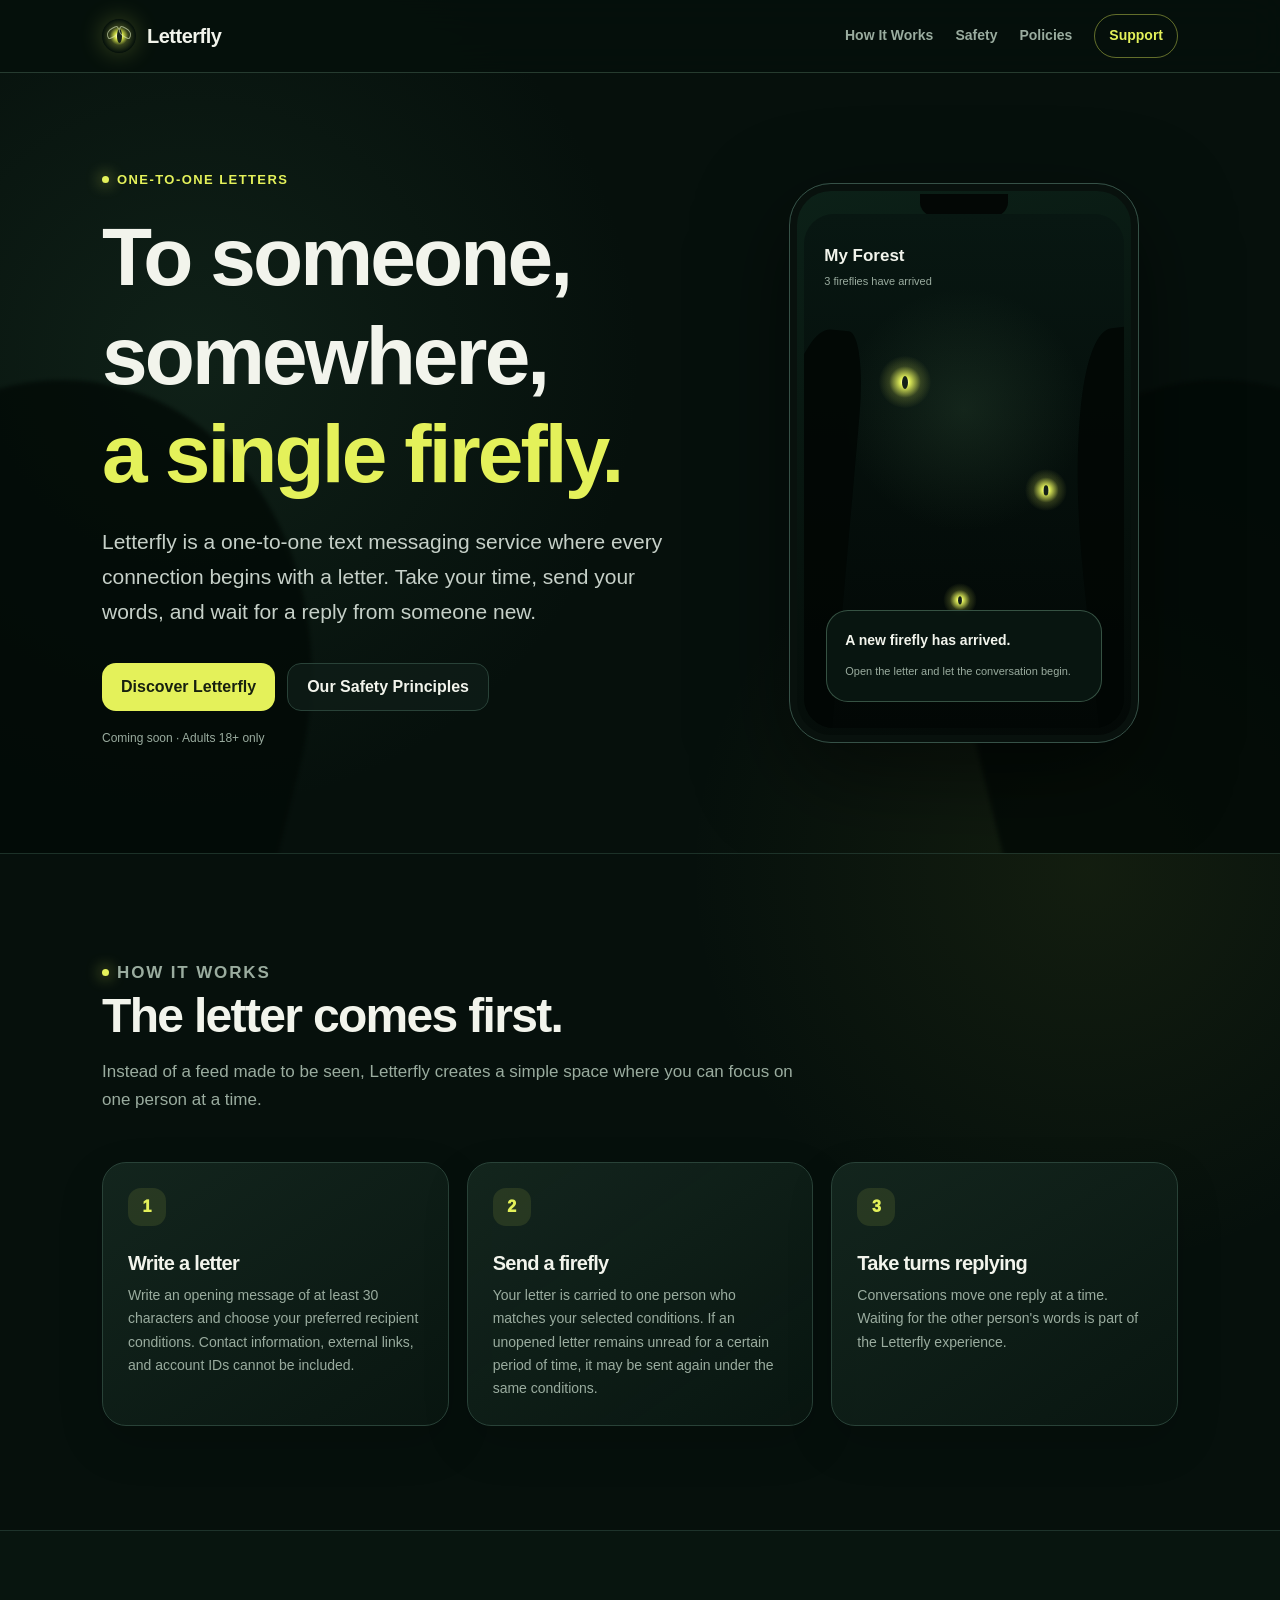
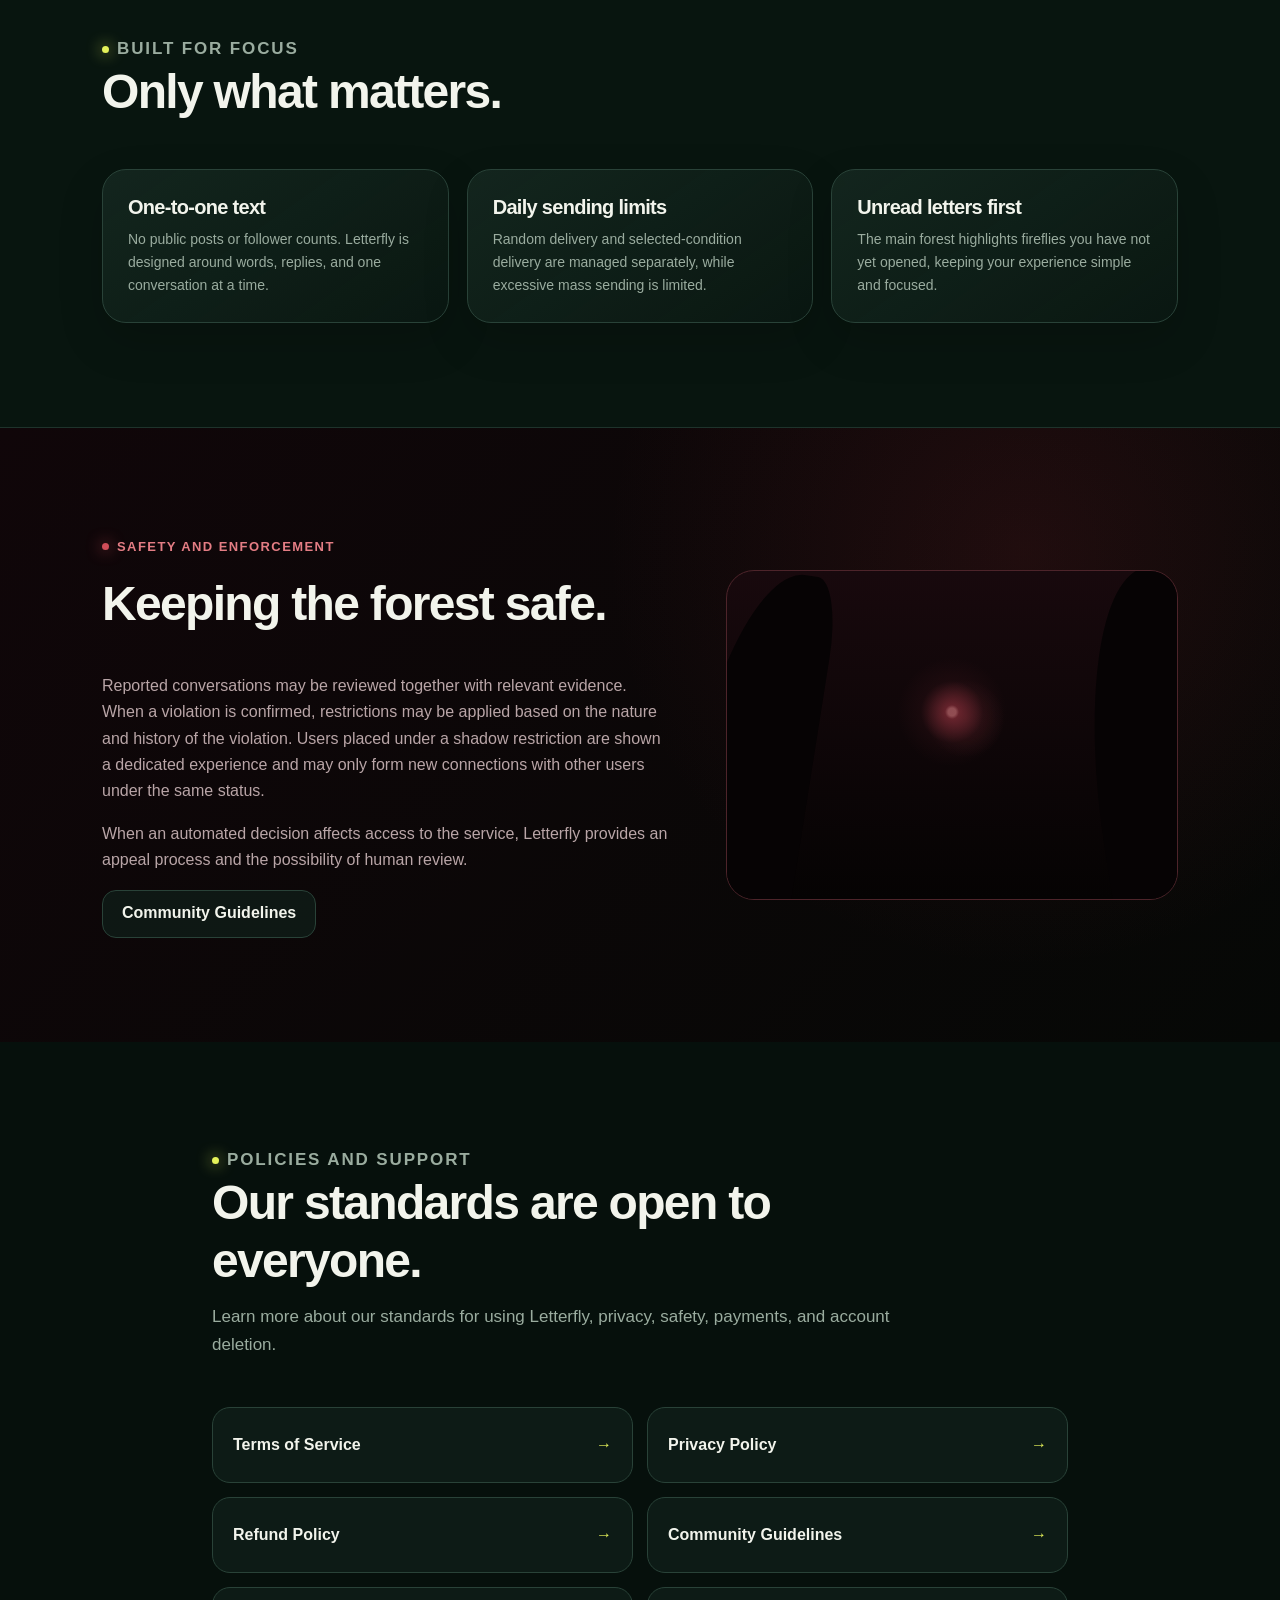
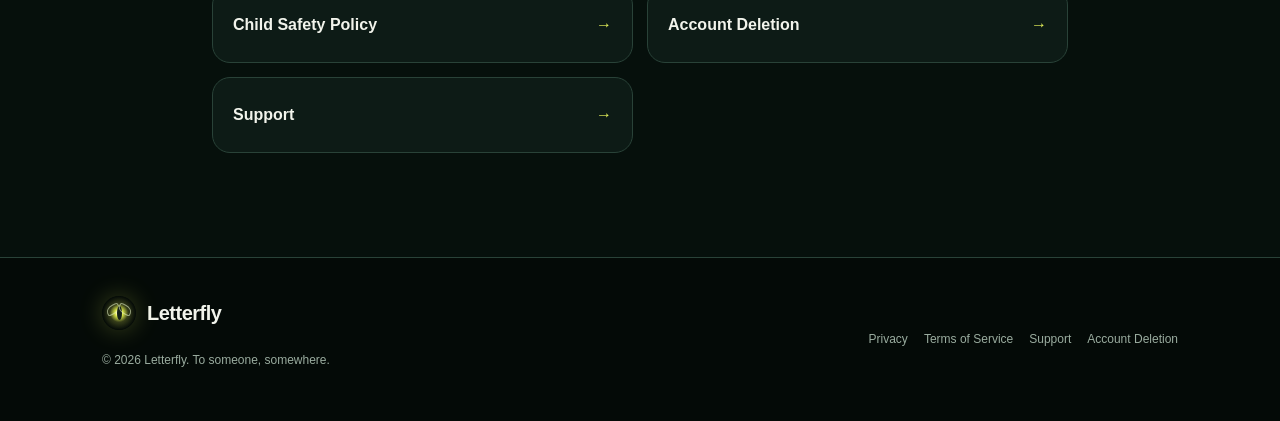
==== commit eea622ff: "Update index.html" ====
--- a/index.html
+++ b/index.html
@@ -68,7 +68,7 @@
           </div>
 
           <p class="mini-note">
-            Coming soon · Ages 14+ · Separate age-group matching
+            Coming soon · Adults 18+ only
           </p>
 
         </div>
--- a/style.css
+++ b/style.css
@@ -13,7 +13,7 @@
 }
 * { box-sizing: border-box; }
 html { scroll-behavior: smooth; }
-body { margin: 0; min-width: 320px; background: radial-gradient(circle at 15% 10%, rgba(45,86,61,.24), transparent 28rem), radial-gradient(circle at 85% 24%, rgba(131,146,43,.1), transparent 25rem), var(--bg); color: var(--ink); font-family: -apple-system, BlinkMacSystemFont, "Segoe UI", "Noto Sans KR", sans-serif; line-height: 1.65; }
+body { margin: 0; min-width: 320px; background: radial-gradient(circle at 15% 10%, rgba(45,86,61,.24), transparent 28rem), radial-gradient(circle at 85% 24%, rgba(131,146,43,.1), transparent 25rem), var(--bg); color: var(--ink); font-family: -apple-system, BlinkMacSystemFont, "Segoe UI", Arial, sans-serif; line-height: 1.65; }
 a { color: inherit; }
 .skip-link { position: fixed; top: -60px; left: 16px; z-index: 100; padding: 10px 14px; border-radius: 10px; background: var(--accent); color: var(--accent-ink); font-weight: 800; }
 .skip-link:focus { top: 16px; }
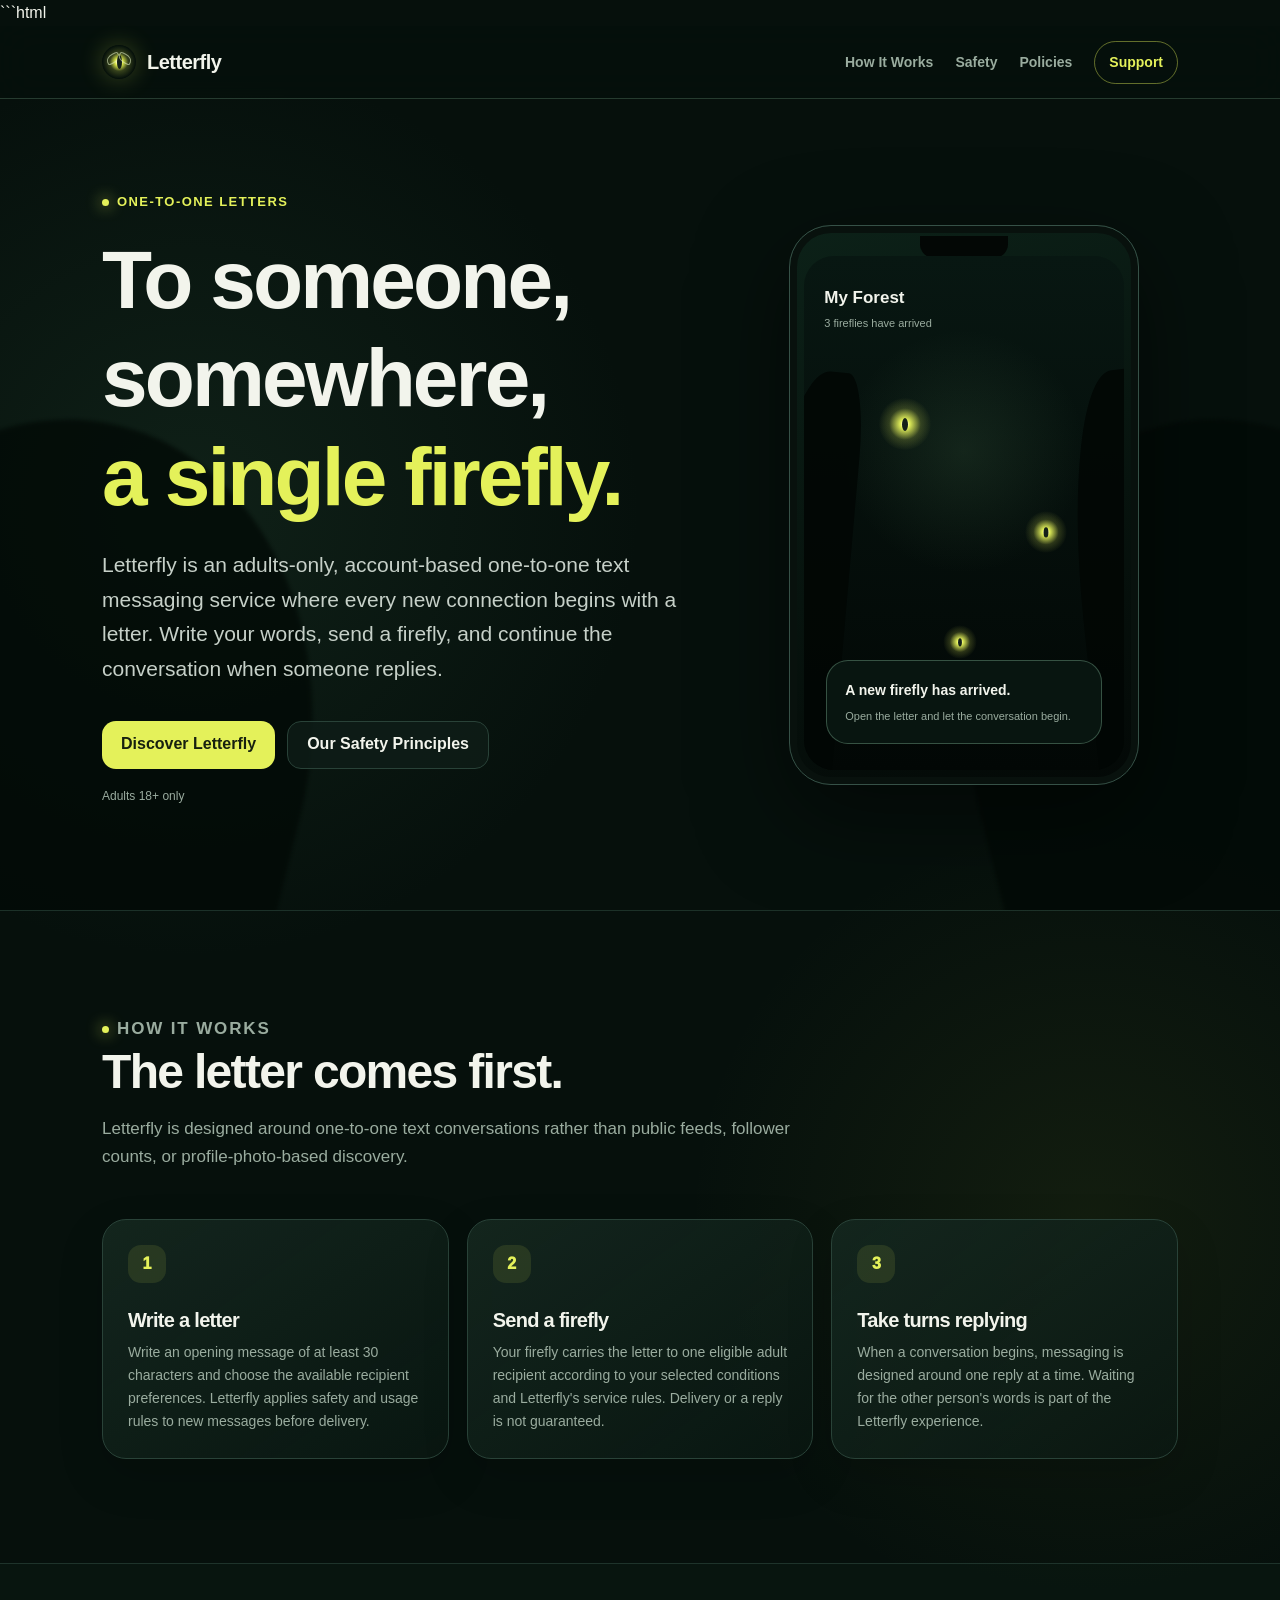
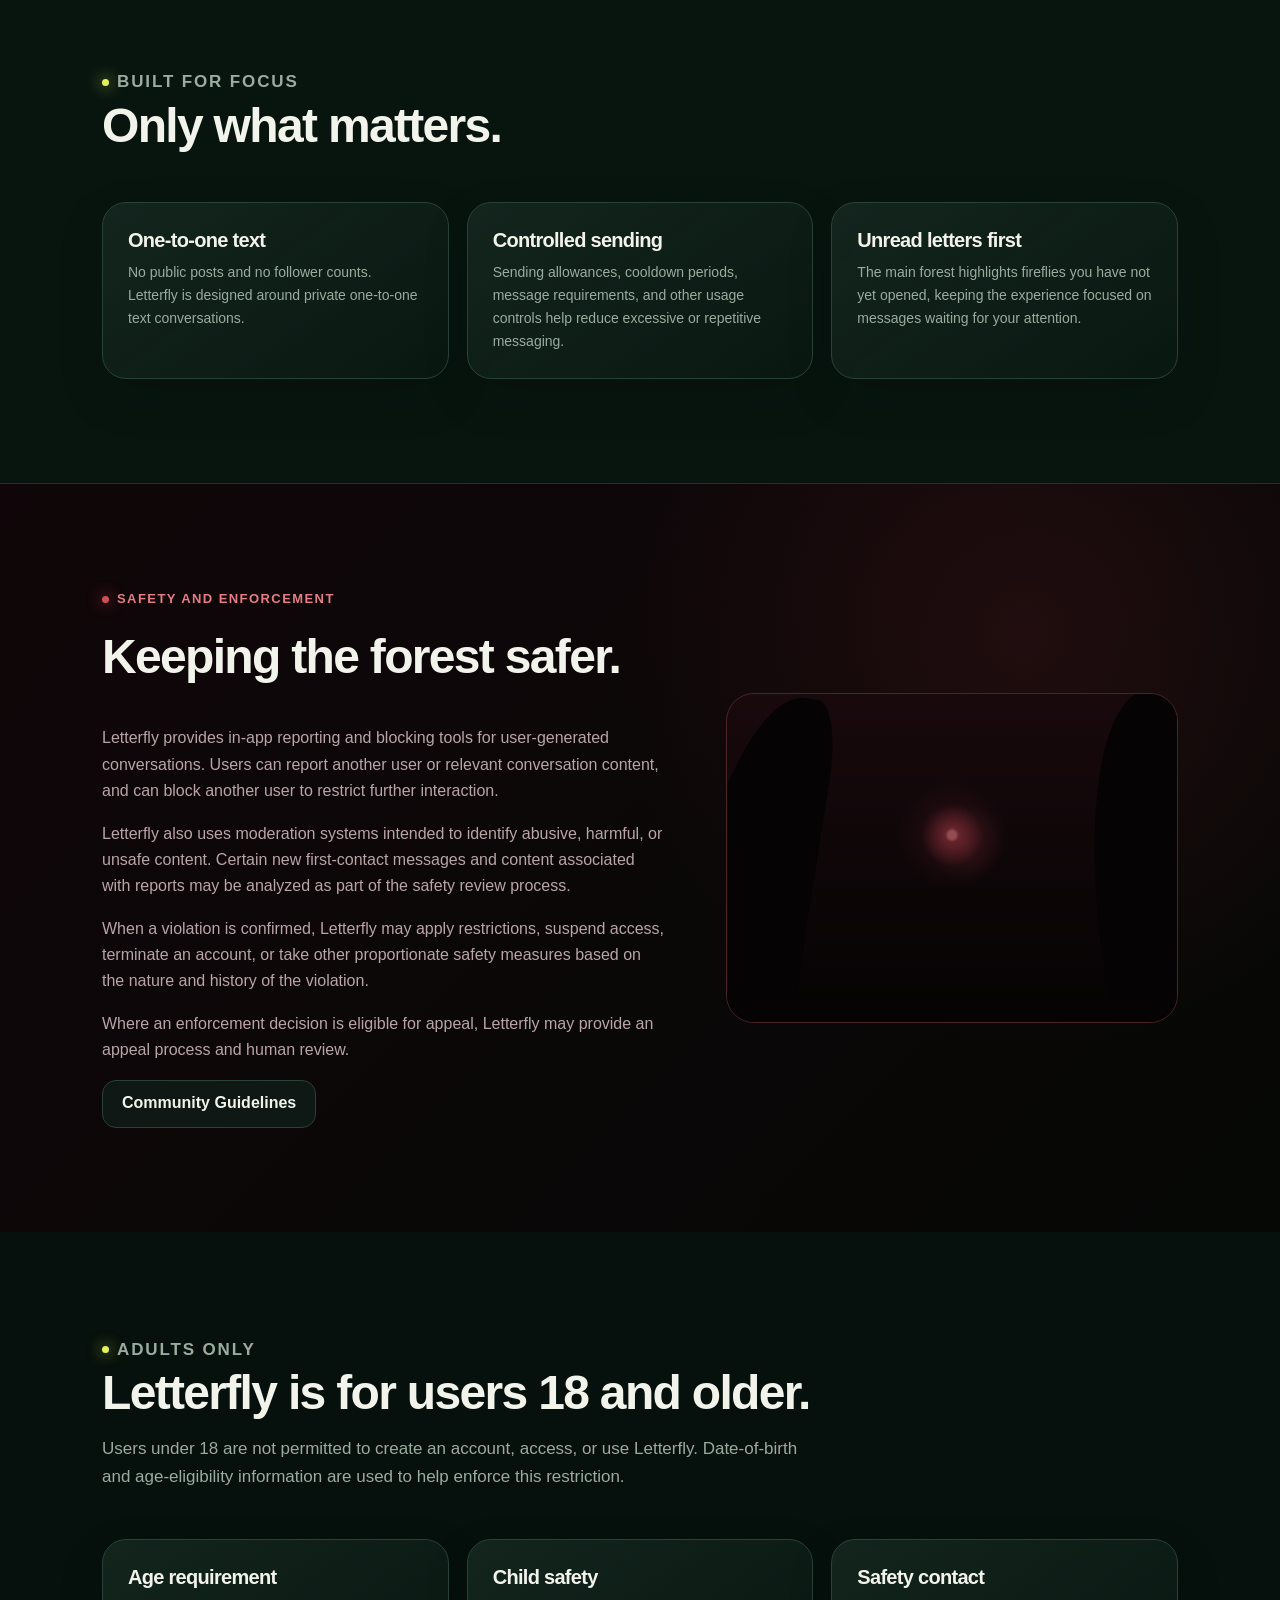
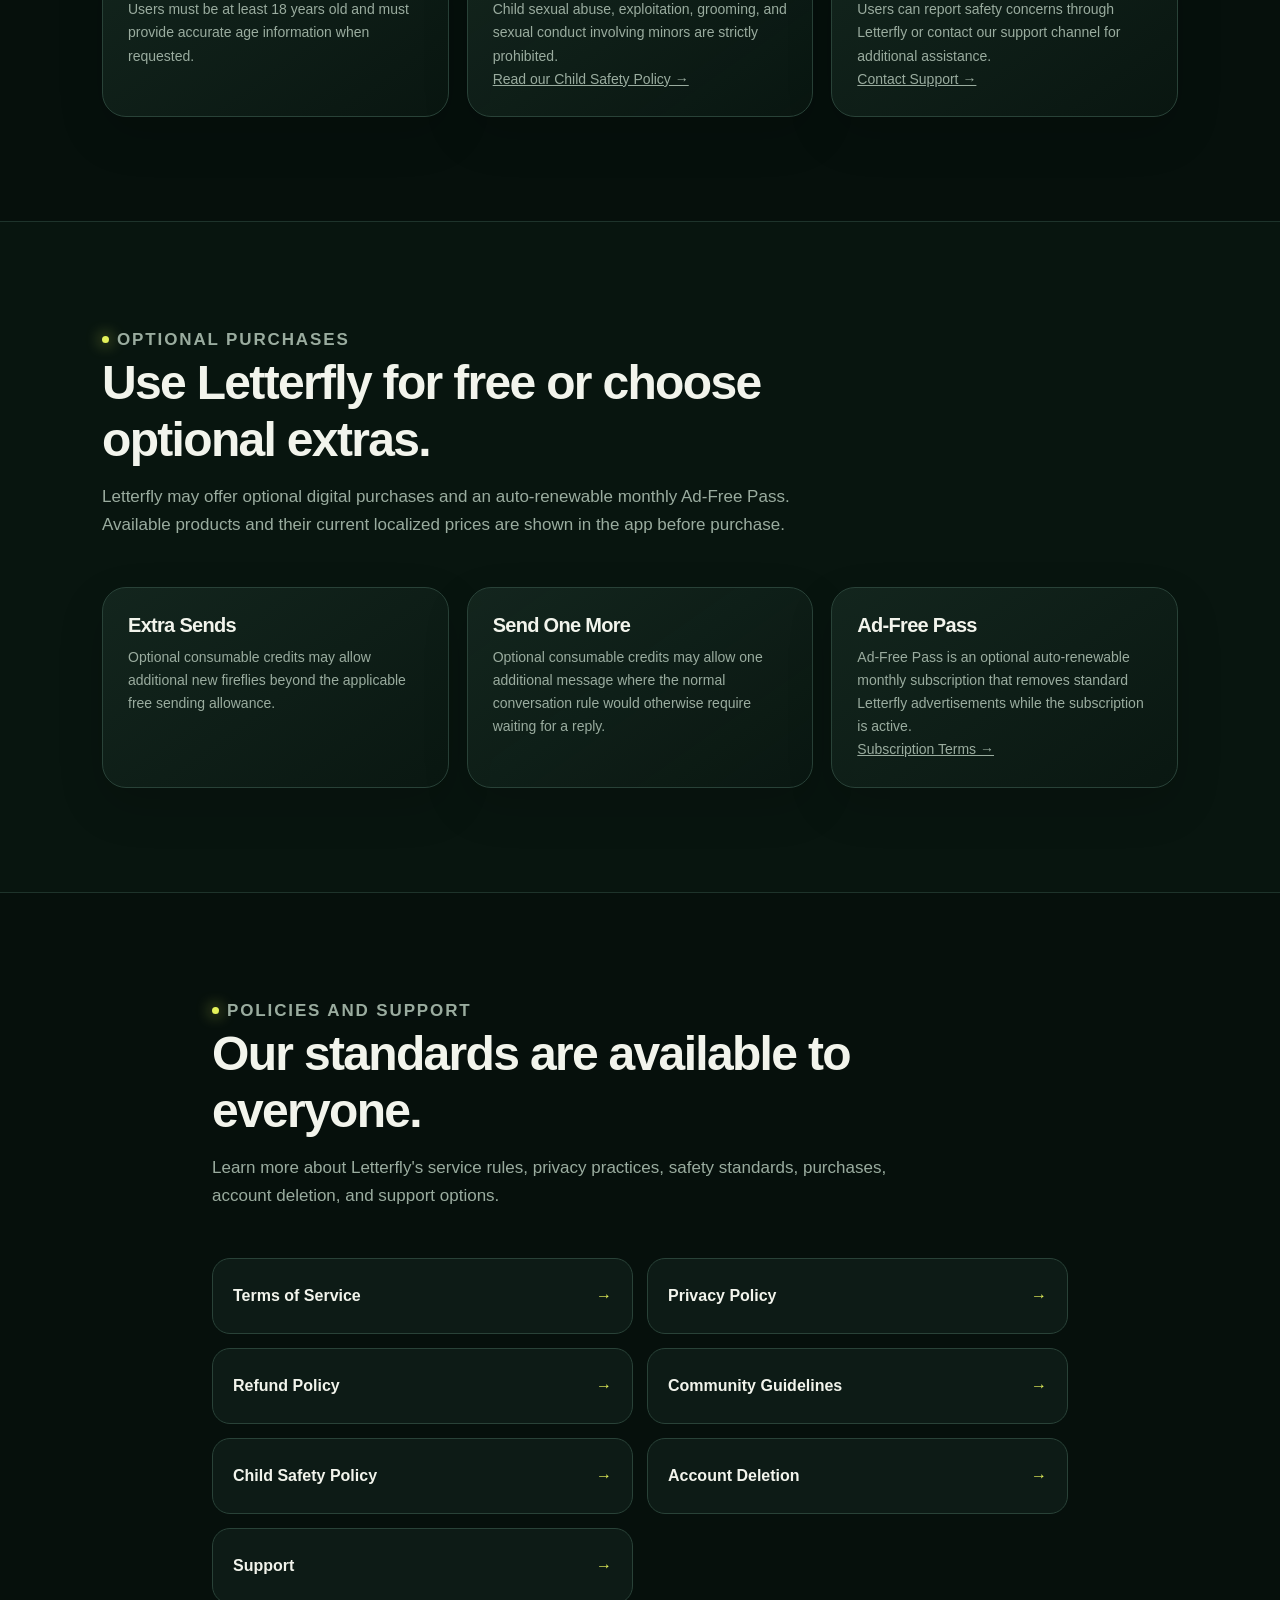
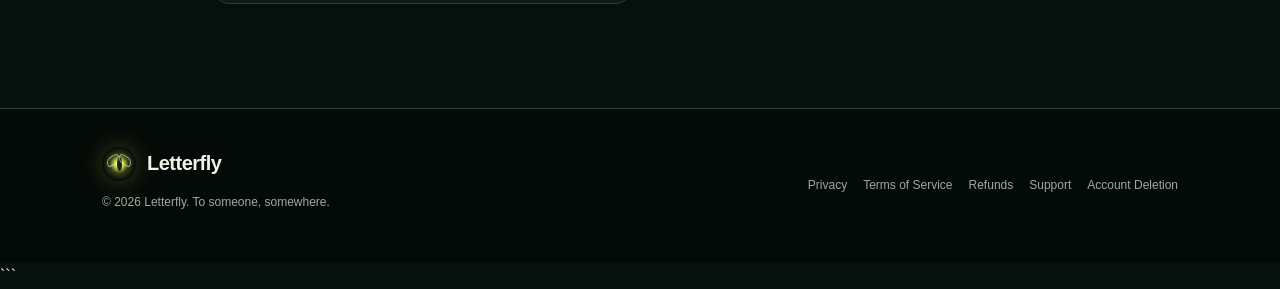
==== commit 8adcb2b7: "Update index.html" ====
--- a/index.html
+++ b/index.html
@@ -1,99 +1,209 @@
+```html
 <!doctype html>
 <html lang="en">
 <head>
   <meta charset="utf-8">
   <meta name="viewport" content="width=device-width, initial-scale=1">
-  <meta name="description" content="Letterfly is a one-to-one text messaging service where a firefly carries your letter to someone new.">
+
+  <meta
+    name="description"
+    content="Letterfly is an adults-only one-to-one text messaging service where every new connection begins with a letter carried by a firefly."
+  >
+
   <meta name="theme-color" content="#06100c">
+
   <title>Letterfly — To Someone, Somewhere</title>
+
   <link rel="stylesheet" href="style.css">
 </head>
 
+
 <body>
-  <a class="skip-link" href="#main">Skip to main content</a>
+
+  <a class="skip-link" href="#main">
+    Skip to main content
+  </a>
+
 
   <header class="site-header">
+
     <div class="nav-wrap">
 
-      <a class="brand" href="index.html" aria-label="Letterfly Home">
-        <span class="brand-mark" aria-hidden="true">
+      <a
+        class="brand"
+        href="index.html"
+        aria-label="Letterfly Home"
+      >
+        <span
+          class="brand-mark"
+          aria-hidden="true"
+        >
           <span class="brand-core"></span>
         </span>
+
         Letterfly
       </a>
 
-      <nav class="desktop-nav" aria-label="Main navigation">
-        <a href="#service">How It Works</a>
-        <a href="#safety">Safety</a>
-        <a href="#policies">Policies</a>
-        <a class="nav-cta" href="support.html">Support</a>
+
+      <nav
+        class="desktop-nav"
+        aria-label="Main navigation"
+      >
+
+        <a href="#service">
+          How It Works
+        </a>
+
+        <a href="#safety">
+          Safety
+        </a>
+
+        <a href="#policies">
+          Policies
+        </a>
+
+        <a
+          class="nav-cta"
+          href="support.html"
+        >
+          Support
+        </a>
+
       </nav>
 
+
       <details class="mobile-nav">
-        <summary>Menu</summary>
-        <nav class="mobile-panel" aria-label="Mobile navigation">
-          <a href="#service">How It Works</a>
-          <a href="#safety">Safety</a>
-          <a href="#policies">Policies</a>
-          <a href="support.html">Support</a>
+
+        <summary>
+          Menu
+        </summary>
+
+        <nav
+          class="mobile-panel"
+          aria-label="Mobile navigation"
+        >
+
+          <a href="#service">
+            How It Works
+          </a>
+
+          <a href="#safety">
+            Safety
+          </a>
+
+          <a href="#policies">
+            Policies
+          </a>
+
+          <a href="support.html">
+            Support
+          </a>
+
         </nav>
+
       </details>
 
     </div>
+
   </header>
 
 
+
   <main id="main">
 
+
     <section class="hero">
+
       <div class="hero-inner">
 
+
         <div class="hero-copy">
 
-          <p class="eyebrow">One-to-one letters</p>
+          <p class="eyebrow">
+            One-to-one letters
+          </p>
+
 
           <h1>
             To someone, somewhere,<br>
             <span>a single firefly.</span>
           </h1>
 
+
           <p class="lead">
-            Letterfly is a one-to-one text messaging service where every connection begins with a letter.
-            Take your time, send your words, and wait for a reply from someone new.
-          </p>
+            Letterfly is an adults-only,
+            account-based one-to-one text messaging service
+            where every new connection begins with a letter.
+            Write your words, send a firefly,
+            and continue the conversation when someone replies.
+          </p>
+
 
           <div class="hero-actions">
-            <a class="button" href="#service">Discover Letterfly</a>
-            <a class="button secondary" href="community.html">Our Safety Principles</a>
+
+            <a
+              class="button"
+              href="#service"
+            >
+              Discover Letterfly
+            </a>
+
+            <a
+              class="button secondary"
+              href="community.html"
+            >
+              Our Safety Principles
+            </a>
+
           </div>
 
+
           <p class="mini-note">
-            Coming soon · Adults 18+ only
+            Adults 18+ only
           </p>
 
         </div>
 
 
-        <div class="phone" aria-label="Preview of the Letterfly app">
+
+        <div
+          class="phone"
+          aria-label="Preview of the Letterfly app"
+        >
 
           <div class="phone-screen">
 
-            <div class="phone-title">My Forest</div>
+            <div class="phone-title">
+              My Forest
+            </div>
 
             <div class="phone-sub">
               3 fireflies have arrived
             </div>
 
+
             <span class="tree left"></span>
+
             <span class="tree right"></span>
 
+
             <span class="glow g1"></span>
+
             <span class="glow g2"></span>
+
             <span class="glow g3"></span>
 
+
             <div class="phone-card">
-              <strong>A new firefly has arrived.</strong>
-              <span>Open the letter and let the conversation begin.</span>
+
+              <strong>
+                A new firefly has arrived.
+              </strong>
+
+              <span>
+                Open the letter and let the conversation begin.
+              </span>
+
             </div>
 
           </div>
@@ -101,63 +211,108 @@
         </div>
 
       </div>
+
     </section>
 
 
-    <section id="service" class="section">
+
+    <section
+      id="service"
+      class="section"
+    >
 
       <div class="section-heading">
 
-        <p class="eyebrow">How it works</p>
-
-        <h2>The letter comes first.</h2>
+        <p class="eyebrow">
+          How it works
+        </p>
+
+
+        <h2>
+          The letter comes first.
+        </h2>
+
 
         <p>
-          Instead of a feed made to be seen, Letterfly creates a simple space where you can focus on one person at a time.
+          Letterfly is designed around
+          one-to-one text conversations rather than
+          public feeds, follower counts,
+          or profile-photo-based discovery.
         </p>
 
       </div>
 
 
+
       <div class="grid-3">
 
+
         <article class="card">
 
-          <div class="card-number">1</div>
-
-          <h3>Write a letter</h3>
-
-          <p>
-            Write an opening message of at least 30 characters and choose your preferred recipient conditions.
-            Contact information, external links, and account IDs cannot be included.
+          <div class="card-number">
+            1
+          </div>
+
+
+          <h3>
+            Write a letter
+          </h3>
+
+
+          <p>
+            Write an opening message
+            of at least 30 characters
+            and choose the available recipient preferences.
+            Letterfly applies safety and usage rules
+            to new messages before delivery.
           </p>
 
         </article>
 
 
+
         <article class="card">
 
-          <div class="card-number">2</div>
-
-          <h3>Send a firefly</h3>
-
-          <p>
-            Your letter is carried to one person who matches your selected conditions.
-            If an unopened letter remains unread for a certain period of time, it may be sent again under the same conditions.
+          <div class="card-number">
+            2
+          </div>
+
+
+          <h3>
+            Send a firefly
+          </h3>
+
+
+          <p>
+            Your firefly carries the letter
+            to one eligible adult recipient
+            according to your selected conditions
+            and Letterfly's service rules.
+            Delivery or a reply is not guaranteed.
           </p>
 
         </article>
 
 
+
         <article class="card">
 
-          <div class="card-number">3</div>
-
-          <h3>Take turns replying</h3>
-
-          <p>
-            Conversations move one reply at a time.
-            Waiting for the other person's words is part of the Letterfly experience.
+          <div class="card-number">
+            3
+          </div>
+
+
+          <h3>
+            Take turns replying
+          </h3>
+
+
+          <p>
+            When a conversation begins,
+            messaging is designed around
+            one reply at a time.
+            Waiting for the other person's words
+            is part of the Letterfly experience.
           </p>
 
         </article>
@@ -167,43 +322,77 @@
     </section>
 
 
+
     <div class="band">
 
       <section class="section">
 
         <div class="section-heading">
 
-          <p class="eyebrow">Built for focus</p>
-
-          <h2>Only what matters.</h2>
+          <p class="eyebrow">
+            Built for focus
+          </p>
+
+
+          <h2>
+            Only what matters.
+          </h2>
 
         </div>
 
 
+
         <div class="grid-3">
 
+
           <article class="card">
-            <h3>One-to-one text</h3>
+
+            <h3>
+              One-to-one text
+            </h3>
+
             <p>
-              No public posts or follower counts.
-              Letterfly is designed around words, replies, and one conversation at a time.
+              No public posts
+              and no follower counts.
+              Letterfly is designed around
+              private one-to-one text conversations.
             </p>
+
           </article>
 
 
+
           <article class="card">
-            <h3>Daily sending limits</h3>
+
+            <h3>
+              Controlled sending
+            </h3>
+
             <p>
-              Random delivery and selected-condition delivery are managed separately, while excessive mass sending is limited.
+              Sending allowances,
+              cooldown periods,
+              message requirements,
+              and other usage controls
+              help reduce excessive or repetitive messaging.
             </p>
+
           </article>
 
 
+
           <article class="card">
-            <h3>Unread letters first</h3>
+
+            <h3>
+              Unread letters first
+            </h3>
+
             <p>
-              The main forest highlights fireflies you have not yet opened, keeping your experience simple and focused.
+              The main forest highlights
+              fireflies you have not yet opened,
+              keeping the experience focused
+              on messages waiting for your attention.
             </p>
+
           </article>
 
         </div>
@@ -213,39 +402,88 @@
     </div>
 
 
-    <div id="safety" class="shadow-band">
+
+    <div
+      id="safety"
+      class="shadow-band"
+    >
 
       <section class="section shadow-layout">
 
+
         <div class="shadow-copy">
 
-          <p class="eyebrow">Safety and enforcement</p>
-
-          <h2>Keeping the forest safe.</h2>
-
-          <p>
-            Reported conversations may be reviewed together with relevant evidence.
-            When a violation is confirmed, restrictions may be applied based on the nature and history of the violation.
-            Users placed under a shadow restriction are shown a dedicated experience and may only form new connections with other users under the same status.
-          </p>
-
-          <p>
-            When an automated decision affects access to the service, Letterfly provides an appeal process and the possibility of human review.
-          </p>
-
-          <a class="button secondary" href="community.html">
+          <p class="eyebrow">
+            Safety and enforcement
+          </p>
+
+
+          <h2>
+            Keeping the forest safer.
+          </h2>
+
+
+          <p>
+            Letterfly provides in-app reporting
+            and blocking tools
+            for user-generated conversations.
+            Users can report another user
+            or relevant conversation content,
+            and can block another user
+            to restrict further interaction.
+          </p>
+
+
+          <p>
+            Letterfly also uses moderation systems
+            intended to identify abusive,
+            harmful, or unsafe content.
+            Certain new first-contact messages
+            and content associated with reports
+            may be analyzed
+            as part of the safety review process.
+          </p>
+
+
+          <p>
+            When a violation is confirmed,
+            Letterfly may apply restrictions,
+            suspend access,
+            terminate an account,
+            or take other proportionate safety measures
+            based on the nature
+            and history of the violation.
+          </p>
+
+
+          <p>
+            Where an enforcement decision
+            is eligible for appeal,
+            Letterfly may provide
+            an appeal process
+            and human review.
+          </p>
+
+
+          <a
+            class="button secondary"
+            href="community.html"
+          >
             Community Guidelines
           </a>
 
         </div>
+
 
 
         <div
           class="shadow-art"
           role="img"
-          aria-label="A dark forest with a dimly glowing firefly under restriction"
-        >
+          aria-label="A dark forest with a dimly glowing firefly"
+        >
+
           <span class="shadow-firefly"></span>
+
         </div>
 
       </section>
@@ -253,73 +491,322 @@
     </div>
 
 
-    <section id="policies" class="section narrow">
+
+    <section class="section">
 
       <div class="section-heading">
 
-        <p class="eyebrow">Policies and support</p>
-
-        <h2>Our standards are open to everyone.</h2>
+        <p class="eyebrow">
+          Adults only
+        </p>
+
+
+        <h2>
+          Letterfly is for users 18 and older.
+        </h2>
+
 
         <p>
-          Learn more about our standards for using Letterfly, privacy, safety, payments, and account deletion.
+          Users under 18
+          are not permitted to create an account,
+          access, or use Letterfly.
+          Date-of-birth and age-eligibility information
+          are used to help enforce this restriction.
         </p>
 
       </div>
 
 
+      <div class="grid-3">
+
+
+        <article class="card">
+
+          <h3>
+            Age requirement
+          </h3>
+
+          <p>
+            Users must be at least 18 years old
+            and must provide accurate age information
+            when requested.
+          </p>
+
+        </article>
+
+
+
+        <article class="card">
+
+          <h3>
+            Child safety
+          </h3>
+
+          <p>
+            Child sexual abuse,
+            exploitation,
+            grooming,
+            and sexual conduct involving minors
+            are strictly prohibited.
+          </p>
+
+          <p>
+            <a href="child-safety.html">
+              Read our Child Safety Policy →
+            </a>
+          </p>
+
+        </article>
+
+
+
+        <article class="card">
+
+          <h3>
+            Safety contact
+          </h3>
+
+          <p>
+            Users can report safety concerns
+            through Letterfly
+            or contact our support channel
+            for additional assistance.
+          </p>
+
+          <p>
+            <a href="support.html">
+              Contact Support →
+            </a>
+          </p>
+
+        </article>
+
+      </div>
+
+    </section>
+
+
+
+    <div class="band">
+
+      <section class="section">
+
+        <div class="section-heading">
+
+          <p class="eyebrow">
+            Optional purchases
+          </p>
+
+
+          <h2>
+            Use Letterfly for free or choose optional extras.
+          </h2>
+
+
+          <p>
+            Letterfly may offer optional digital purchases
+            and an auto-renewable monthly Ad-Free Pass.
+            Available products and their current localized prices
+            are shown in the app before purchase.
+          </p>
+
+        </div>
+
+
+        <div class="grid-3">
+
+
+          <article class="card">
+
+            <h3>
+              Extra Sends
+            </h3>
+
+            <p>
+              Optional consumable credits
+              may allow additional new fireflies
+              beyond the applicable free sending allowance.
+            </p>
+
+          </article>
+
+
+
+          <article class="card">
+
+            <h3>
+              Send One More
+            </h3>
+
+            <p>
+              Optional consumable credits
+              may allow one additional message
+              where the normal conversation rule
+              would otherwise require waiting for a reply.
+            </p>
+
+          </article>
+
+
+
+          <article class="card">
+
+            <h3>
+              Ad-Free Pass
+            </h3>
+
+            <p>
+              Ad-Free Pass is an optional
+              auto-renewable monthly subscription
+              that removes standard Letterfly advertisements
+              while the subscription is active.
+            </p>
+
+            <p>
+              <a href="terms.html">
+                Subscription Terms →
+              </a>
+            </p>
+
+          </article>
+
+        </div>
+
+      </section>
+
+    </div>
+
+
+
+    <section
+      id="policies"
+      class="section narrow"
+    >
+
+      <div class="section-heading">
+
+        <p class="eyebrow">
+          Policies and support
+        </p>
+
+
+        <h2>
+          Our standards are available to everyone.
+        </h2>
+
+
+        <p>
+          Learn more about Letterfly's
+          service rules,
+          privacy practices,
+          safety standards,
+          purchases,
+          account deletion,
+          and support options.
+        </p>
+
+      </div>
+
+
+
       <div class="policy-grid">
 
-        <a class="policy-link" href="terms.html">
-          Terms of Service <span>→</span>
-        </a>
-
-        <a class="policy-link" href="privacy.html">
-          Privacy Policy <span>→</span>
-        </a>
-
-        <a class="policy-link" href="refund.html">
-          Refund Policy <span>→</span>
-        </a>
-
-        <a class="policy-link" href="community.html">
-          Community Guidelines <span>→</span>
-        </a>
-
-        <a class="policy-link" href="child-safety.html">
-          Child Safety Policy <span>→</span>
-        </a>
-
-        <a class="policy-link" href="delete-account.html">
-          Account Deletion <span>→</span>
-        </a>
-
-        <a class="policy-link" href="support.html">
-          Support <span>→</span>
+
+        <a
+          class="policy-link"
+          href="terms.html"
+        >
+          Terms of Service
+          <span>→</span>
+        </a>
+
+
+        <a
+          class="policy-link"
+          href="privacy.html"
+        >
+          Privacy Policy
+          <span>→</span>
+        </a>
+
+
+        <a
+          class="policy-link"
+          href="refund.html"
+        >
+          Refund Policy
+          <span>→</span>
+        </a>
+
+
+        <a
+          class="policy-link"
+          href="community.html"
+        >
+          Community Guidelines
+          <span>→</span>
+        </a>
+
+
+        <a
+          class="policy-link"
+          href="child-safety.html"
+        >
+          Child Safety Policy
+          <span>→</span>
+        </a>
+
+
+        <a
+          class="policy-link"
+          href="delete-account.html"
+        >
+          Account Deletion
+          <span>→</span>
+        </a>
+
+
+        <a
+          class="policy-link"
+          href="support.html"
+        >
+          Support
+          <span>→</span>
         </a>
 
       </div>
 
     </section>
 
+
   </main>
 
 
+
   <footer class="site-footer">
 
     <div class="footer-wrap">
 
+
       <div>
 
-        <a class="brand" href="index.html">
-
-          <span class="brand-mark" aria-hidden="true">
+        <a
+          class="brand"
+          href="index.html"
+          aria-label="Letterfly Home"
+        >
+
+          <span
+            class="brand-mark"
+            aria-hidden="true"
+          >
             <span class="brand-core"></span>
           </span>
 
           Letterfly
 
         </a>
+
 
         <p class="footer-copy">
           © 2026 Letterfly. To someone, somewhere.
@@ -328,15 +815,31 @@
       </div>
 
 
-      <nav class="footer-links" aria-label="Footer navigation">
-
-        <a href="privacy.html">Privacy</a>
-
-        <a href="terms.html">Terms of Service</a>
-
-        <a href="support.html">Support</a>
-
-        <a href="delete-account.html">Account Deletion</a>
+
+      <nav
+        class="footer-links"
+        aria-label="Footer navigation"
+      >
+
+        <a href="privacy.html">
+          Privacy
+        </a>
+
+        <a href="terms.html">
+          Terms of Service
+        </a>
+
+        <a href="refund.html">
+          Refunds
+        </a>
+
+        <a href="support.html">
+          Support
+        </a>
+
+        <a href="delete-account.html">
+          Account Deletion
+        </a>
 
       </nav>
 
@@ -346,3 +849,4 @@
 
 </body>
 </html>
+```
